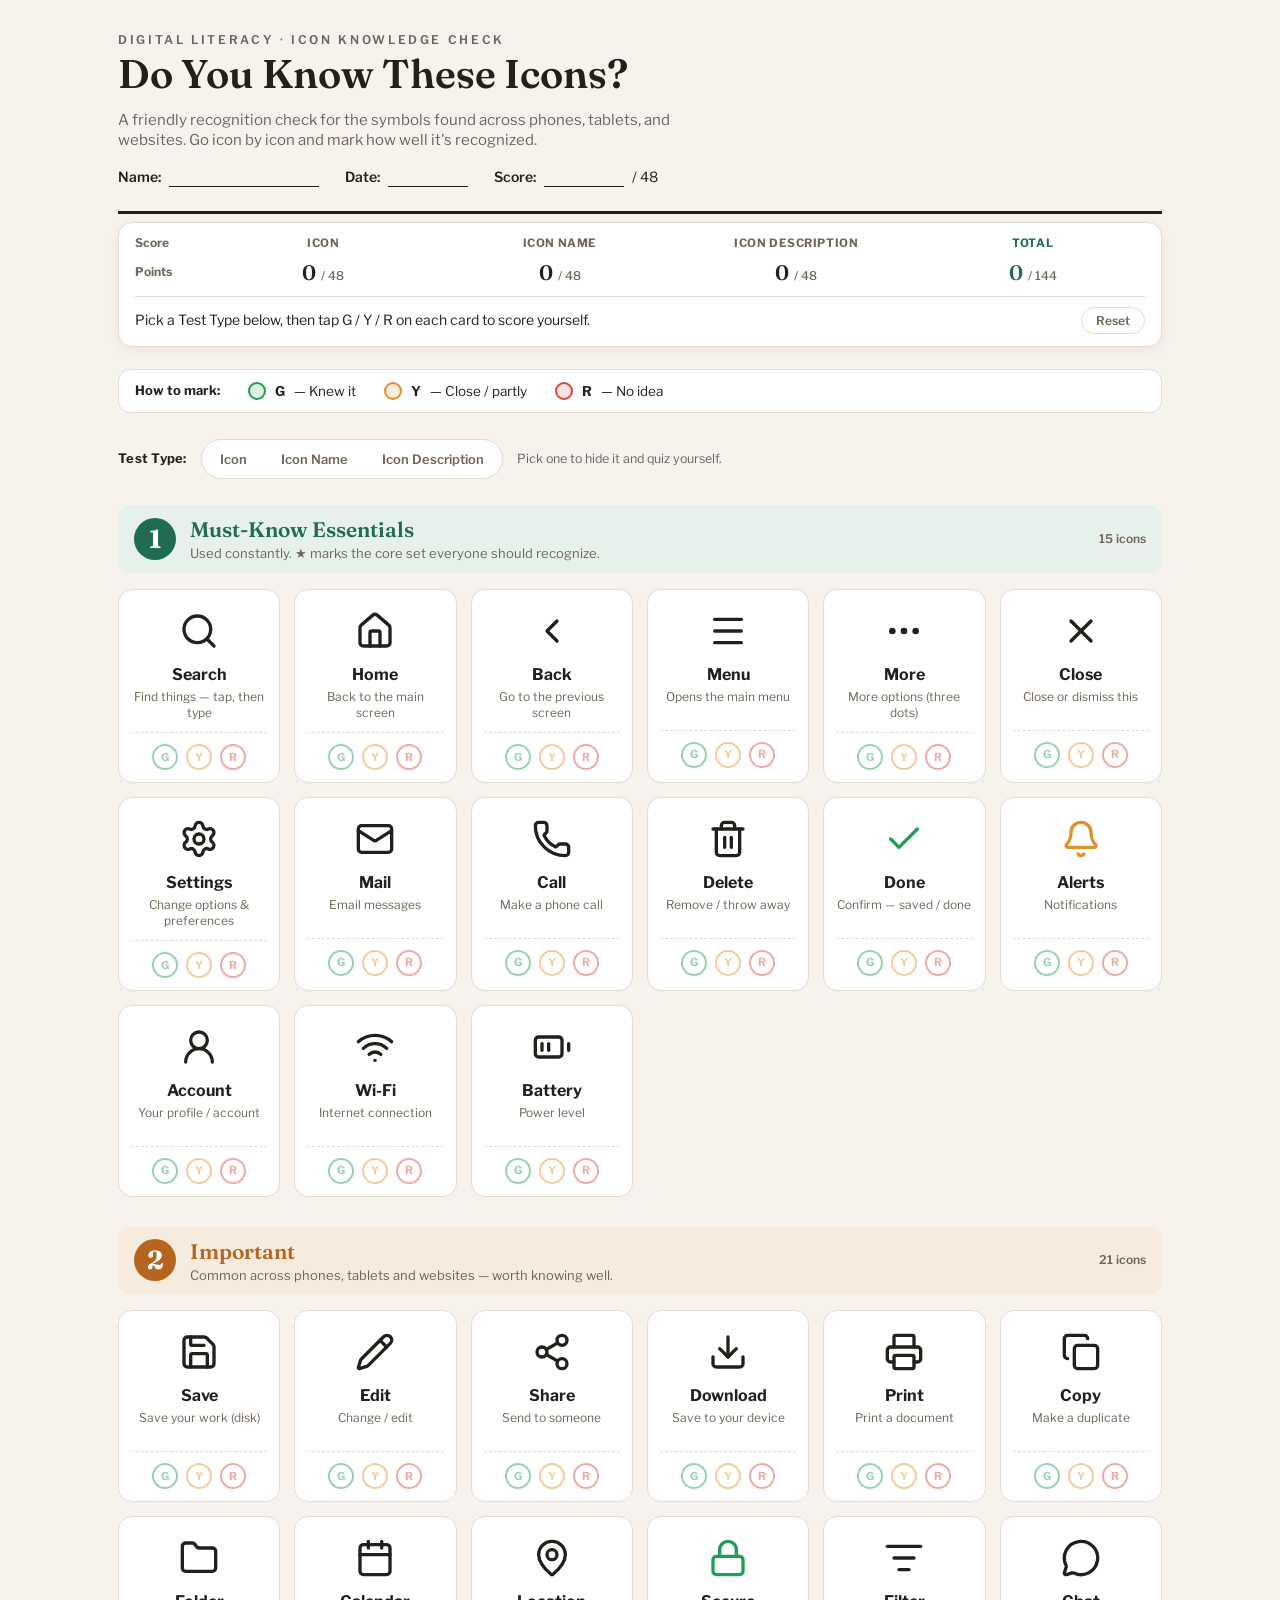
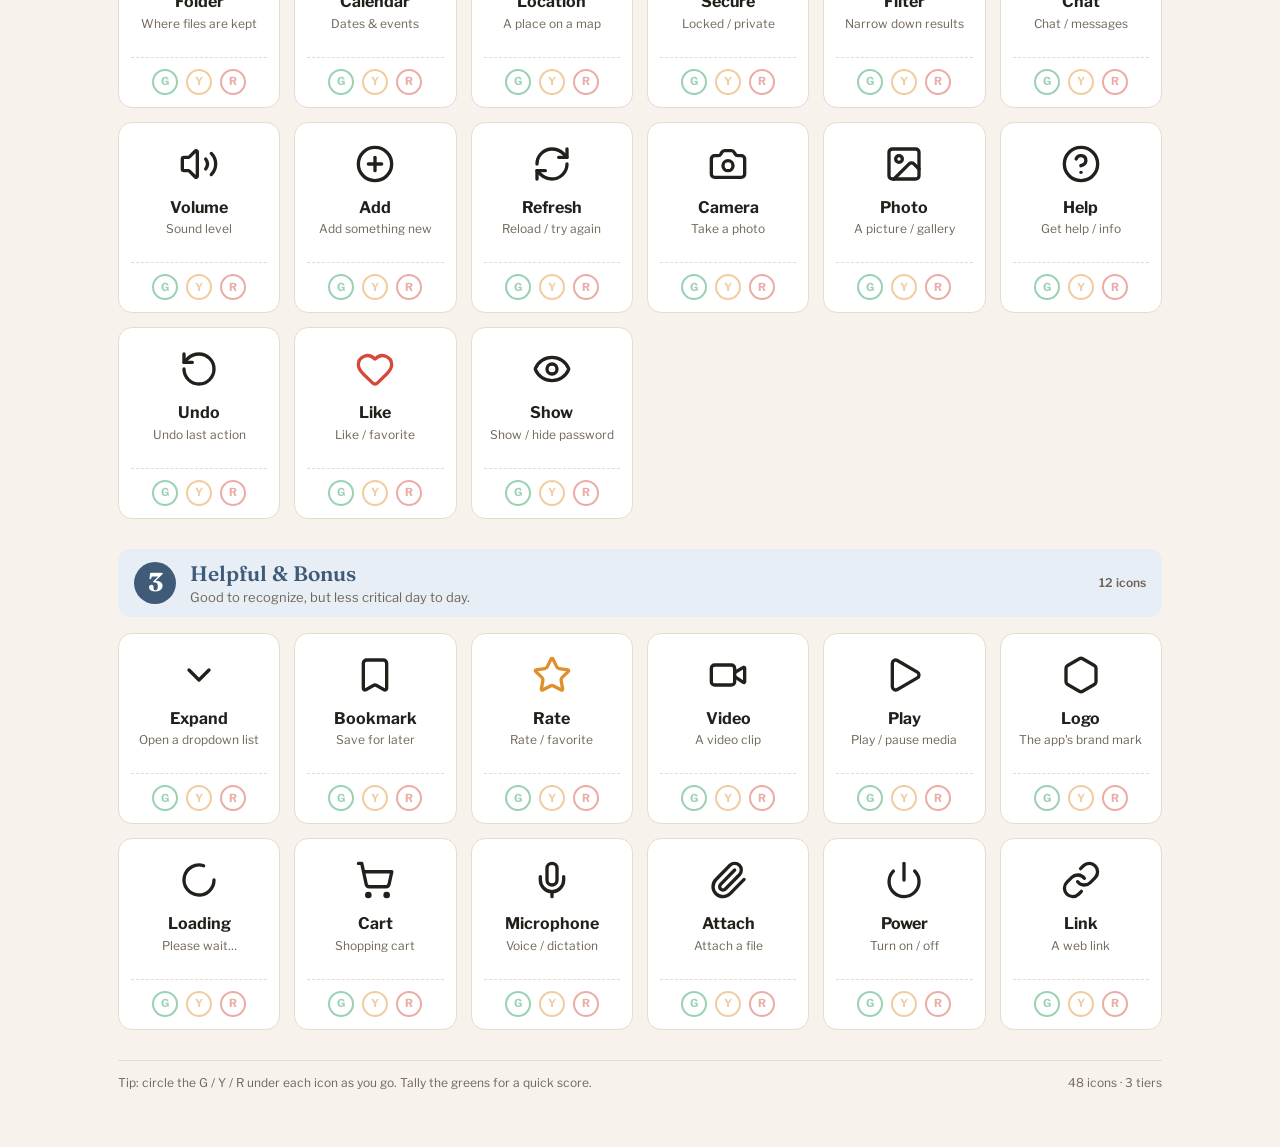
==== icons.html @ 29030b89 "Add self-scoring scoreboard with G/Y/R marks per test type - Clickable G/Y/R marks (green=1, yellow=" ====
<!doctype html>
<html lang="en">
  <head>
    <meta charset="utf-8" />
    <meta name="viewport" content="width=device-width, initial-scale=1" />
    <title>Icon Recognition Sheet</title>
    <link rel="preconnect" href="https://fonts.googleapis.com" />
    <link rel="preconnect" href="https://fonts.gstatic.com" crossorigin />
    <link
      href="https://fonts.googleapis.com/css2?family=Fraunces:opsz,wght@9..144,500;9..144,600;9..144,700&family=Libre+Franklin:wght@400;500;600;700&display=swap"
      rel="stylesheet"
    />
    <link rel="stylesheet" href="styles.css" />
  </head>
  <body>
    <div class="wrap">
      <header class="head">
        <div class="kicker">Digital Literacy · Icon Knowledge Check</div>
        <h1>Do You Know These Icons?</h1>
        <p class="sub">
          A friendly recognition check for the symbols found across phones,
          tablets, and websites. Go icon by icon and mark how well it's
          recognized.
        </p>
        <div class="meta">
          <div class="f"><b>Name:</b><span class="line"></span></div>
          <div class="f"><b>Date:</b><span class="line sm"></span></div>
          <div class="f">
            <b>Score:</b><span class="line sm"></span><span>/ 48</span>
          </div>
        </div>
      </header>

      <div class="scoreboard no-print" id="scoreboard">
        <div class="sb-grid">
          <span class="sb-cell sb-corner">Score</span>
          <span class="sb-cell sb-head" data-col="icon">Icon</span>
          <span class="sb-cell sb-head" data-col="name">Icon Name</span>
          <span class="sb-cell sb-head" data-col="desc">Icon Description</span>
          <span class="sb-cell sb-head sb-total-head">Total</span>

          <span class="sb-cell sb-rowlabel">Points</span>
          <span class="sb-cell sb-score" data-col="icon">0 <small>/ 48</small></span>
          <span class="sb-cell sb-score" data-col="name">0 <small>/ 48</small></span>
          <span class="sb-cell sb-score" data-col="desc">0 <small>/ 48</small></span>
          <span class="sb-cell sb-total">0 <small>/ 144</small></span>
        </div>
        <div class="sb-footer">
          <span class="sb-feedback" id="sb-feedback"
            >Pick a Test Type below, then tap G / Y / R on each card to score
            yourself.</span
          >
          <button type="button" class="sb-reset" id="sb-reset">Reset</button>
        </div>
      </div>

      <div class="legend">
        <span style="font-weight: 700; font-size: 13px">How to mark:</span>
        <span class="grp"
          ><span class="swatch g"></span> <b>G</b> — Knew it</span
        >
        <span class="grp"
          ><span class="swatch y"></span> <b>Y</b> — Close / partly</span
        >
        <span class="grp"
          ><span class="swatch r"></span> <b>R</b> — No idea</span
        >
      </div>

      <div class="testbar no-print">
        <span class="testbar-label">Test Type:</span>
        <div class="test-toggles">
          <button type="button" class="test-toggle" data-type="icon">
            Icon
          </button>
          <button type="button" class="test-toggle" data-type="name">
            Icon Name
          </button>
          <button type="button" class="test-toggle" data-type="desc">
            Icon Description
          </button>
        </div>
        <span class="testbar-hint">Pick one to hide it and quiz yourself.</span>
      </div>

      <section class="tier tier1">
        <div class="tier-head">
          <span class="tier-num">1</span>
          <div>
            <h2>Must-Know Essentials</h2>
            <p>
              Used constantly. ★ marks the core set everyone should recognize.
            </p>
          </div>
          <span class="tier-count">15 icons</span>
        </div>
        <div class="grid">
          <div class="card">
            <div class="card-top">
              <svg
                class="ic"
                width="40"
                height="40"
                xmlns="http://www.w3.org/2000/svg"
                viewBox="0 0 24 24"
                fill="none"
                stroke="currentColor"
                stroke-width="2"
                stroke-linecap="round"
                stroke-linejoin="round"
              >
                <path d="m21 21-4.34-4.34" />
                <circle cx="11" cy="11" r="8" />
              </svg>
            </div>
            <div class="label">Search</div>
            <div class="desc">Find things — tap, then type</div>
            <div class="marks">
              <span class="m g">G</span><span class="m y">Y</span
              ><span class="m r">R</span>
            </div>
          </div>
          <div class="card">
            <div class="card-top">
              <svg
                class="ic"
                width="40"
                height="40"
                xmlns="http://www.w3.org/2000/svg"
                viewBox="0 0 24 24"
                fill="none"
                stroke="currentColor"
                stroke-width="2"
                stroke-linecap="round"
                stroke-linejoin="round"
              >
                <path d="M15 21v-8a1 1 0 0 0-1-1h-4a1 1 0 0 0-1 1v8" />
                <path
                  d="M3 10a2 2 0 0 1 .709-1.528l7-6a2 2 0 0 1 2.582 0l7 6A2 2 0 0 1 21 10v9a2 2 0 0 1-2 2H5a2 2 0 0 1-2-2z"
                />
              </svg>
            </div>
            <div class="label">Home</div>
            <div class="desc">Back to the main screen</div>
            <div class="marks">
              <span class="m g">G</span><span class="m y">Y</span
              ><span class="m r">R</span>
            </div>
          </div>
          <div class="card">
            <div class="card-top">
              <svg
                class="ic"
                width="40"
                height="40"
                xmlns="http://www.w3.org/2000/svg"
                viewBox="0 0 24 24"
                fill="none"
                stroke="currentColor"
                stroke-width="2"
                stroke-linecap="round"
                stroke-linejoin="round"
              >
                <path d="m15 18-6-6 6-6" />
              </svg>
            </div>
            <div class="label">Back</div>
            <div class="desc">Go to the previous screen</div>
            <div class="marks">
              <span class="m g">G</span><span class="m y">Y</span
              ><span class="m r">R</span>
            </div>
          </div>
          <div class="card">
            <div class="card-top">
              <svg
                class="ic"
                width="40"
                height="40"
                xmlns="http://www.w3.org/2000/svg"
                viewBox="0 0 24 24"
                fill="none"
                stroke="currentColor"
                stroke-width="2"
                stroke-linecap="round"
                stroke-linejoin="round"
              >
                <path d="M4 5h16" />
                <path d="M4 12h16" />
                <path d="M4 19h16" />
              </svg>
            </div>
            <div class="label">Menu</div>
            <div class="desc">Opens the main menu</div>
            <div class="marks">
              <span class="m g">G</span><span class="m y">Y</span
              ><span class="m r">R</span>
            </div>
          </div>
          <div class="card">
            <div class="card-top">
              <svg
                class="ic"
                width="40"
                height="40"
                xmlns="http://www.w3.org/2000/svg"
                viewBox="0 0 24 24"
                fill="none"
                stroke="currentColor"
                stroke-width="2"
                stroke-linecap="round"
                stroke-linejoin="round"
              >
                <circle cx="12" cy="12" r="1" />
                <circle cx="19" cy="12" r="1" />
                <circle cx="5" cy="12" r="1" />
              </svg>
            </div>
            <div class="label">More</div>
            <div class="desc">More options (three dots)</div>
            <div class="marks">
              <span class="m g">G</span><span class="m y">Y</span
              ><span class="m r">R</span>
            </div>
          </div>
          <div class="card">
            <div class="card-top">
              <svg
                class="ic"
                width="40"
                height="40"
                xmlns="http://www.w3.org/2000/svg"
                viewBox="0 0 24 24"
                fill="none"
                stroke="currentColor"
                stroke-width="2"
                stroke-linecap="round"
                stroke-linejoin="round"
              >
                <path d="M18 6 6 18" />
                <path d="m6 6 12 12" />
              </svg>
            </div>
            <div class="label">Close</div>
            <div class="desc">Close or dismiss this</div>
            <div class="marks">
              <span class="m g">G</span><span class="m y">Y</span
              ><span class="m r">R</span>
            </div>
          </div>
          <div class="card">
            <div class="card-top">
              <svg
                class="ic"
                width="40"
                height="40"
                xmlns="http://www.w3.org/2000/svg"
                viewBox="0 0 24 24"
                fill="none"
                stroke="currentColor"
                stroke-width="2"
                stroke-linecap="round"
                stroke-linejoin="round"
              >
                <path
                  d="M9.671 4.136a2.34 2.34 0 0 1 4.659 0 2.34 2.34 0 0 0 3.319 1.915 2.34 2.34 0 0 1 2.33 4.033 2.34 2.34 0 0 0 0 3.831 2.34 2.34 0 0 1-2.33 4.033 2.34 2.34 0 0 0-3.319 1.915 2.34 2.34 0 0 1-4.659 0 2.34 2.34 0 0 0-3.32-1.915 2.34 2.34 0 0 1-2.33-4.033 2.34 2.34 0 0 0 0-3.831A2.34 2.34 0 0 1 6.35 6.051a2.34 2.34 0 0 0 3.319-1.915"
                />
                <circle cx="12" cy="12" r="3" />
              </svg>
            </div>
            <div class="label">Settings</div>
            <div class="desc">Change options &amp; preferences</div>
            <div class="marks">
              <span class="m g">G</span><span class="m y">Y</span
              ><span class="m r">R</span>
            </div>
          </div>
          <div class="card">
            <div class="card-top">
              <svg
                class="ic"
                width="40"
                height="40"
                xmlns="http://www.w3.org/2000/svg"
                viewBox="0 0 24 24"
                fill="none"
                stroke="currentColor"
                stroke-width="2"
                stroke-linecap="round"
                stroke-linejoin="round"
              >
                <path d="m22 7-8.991 5.727a2 2 0 0 1-2.009 0L2 7" />
                <rect x="2" y="4" width="20" height="16" rx="2" />
              </svg>
            </div>
            <div class="label">Mail</div>
            <div class="desc">Email messages</div>
            <div class="marks">
              <span class="m g">G</span><span class="m y">Y</span
              ><span class="m r">R</span>
            </div>
          </div>
          <div class="card">
            <div class="card-top">
              <svg
                class="ic"
                width="40"
                height="40"
                xmlns="http://www.w3.org/2000/svg"
                viewBox="0 0 24 24"
                fill="none"
                stroke="currentColor"
                stroke-width="2"
                stroke-linecap="round"
                stroke-linejoin="round"
              >
                <path
                  d="M13.832 16.568a1 1 0 0 0 1.213-.303l.355-.465A2 2 0 0 1 17 15h3a2 2 0 0 1 2 2v3a2 2 0 0 1-2 2A18 18 0 0 1 2 4a2 2 0 0 1 2-2h3a2 2 0 0 1 2 2v3a2 2 0 0 1-.8 1.6l-.468.351a1 1 0 0 0-.292 1.233 14 14 0 0 0 6.392 6.384"
                />
              </svg>
            </div>
            <div class="label">Call</div>
            <div class="desc">Make a phone call</div>
            <div class="marks">
              <span class="m g">G</span><span class="m y">Y</span
              ><span class="m r">R</span>
            </div>
          </div>
          <div class="card">
            <div class="card-top">
              <svg
                class="ic"
                width="40"
                height="40"
                xmlns="http://www.w3.org/2000/svg"
                viewBox="0 0 24 24"
                fill="none"
                stroke="currentColor"
                stroke-width="2"
                stroke-linecap="round"
                stroke-linejoin="round"
              >
                <path d="M10 11v6" />
                <path d="M14 11v6" />
                <path d="M19 6v14a2 2 0 0 1-2 2H7a2 2 0 0 1-2-2V6" />
                <path d="M3 6h18" />
                <path d="M8 6V4a2 2 0 0 1 2-2h4a2 2 0 0 1 2 2v2" />
              </svg>
            </div>
            <div class="label">Delete</div>
            <div class="desc">Remove / throw away</div>
            <div class="marks">
              <span class="m g">G</span><span class="m y">Y</span
              ><span class="m r">R</span>
            </div>
          </div>
          <div class="card">
            <div class="card-top">
              <svg
                class="ic green"
                width="40"
                height="40"
                xmlns="http://www.w3.org/2000/svg"
                viewBox="0 0 24 24"
                fill="none"
                stroke="currentColor"
                stroke-width="2"
                stroke-linecap="round"
                stroke-linejoin="round"
              >
                <path d="M20 6 9 17l-5-5" />
              </svg>
            </div>
            <div class="label">Done</div>
            <div class="desc">Confirm — saved / done</div>
            <div class="marks">
              <span class="m g">G</span><span class="m y">Y</span
              ><span class="m r">R</span>
            </div>
          </div>
          <div class="card">
            <div class="card-top">
              <svg
                class="ic amber"
                width="40"
                height="40"
                xmlns="http://www.w3.org/2000/svg"
                viewBox="0 0 24 24"
                fill="none"
                stroke="currentColor"
                stroke-width="2"
                stroke-linecap="round"
                stroke-linejoin="round"
              >
                <path d="M10.268 21a2 2 0 0 0 3.464 0" />
                <path
                  d="M3.262 15.326A1 1 0 0 0 4 17h16a1 1 0 0 0 .74-1.673C19.41 13.956 18 12.499 18 8A6 6 0 0 0 6 8c0 4.499-1.411 5.956-2.738 7.326"
                />
              </svg>
            </div>
            <div class="label">Alerts</div>
            <div class="desc">Notifications</div>
            <div class="marks">
              <span class="m g">G</span><span class="m y">Y</span
              ><span class="m r">R</span>
            </div>
          </div>
          <div class="card">
            <div class="card-top">
              <svg
                class="ic"
                width="40"
                height="40"
                xmlns="http://www.w3.org/2000/svg"
                viewBox="0 0 24 24"
                fill="none"
                stroke="currentColor"
                stroke-width="2"
                stroke-linecap="round"
                stroke-linejoin="round"
              >
                <circle cx="12" cy="8" r="5" />
                <path d="M20 21a8 8 0 0 0-16 0" />
              </svg>
            </div>
            <div class="label">Account</div>
            <div class="desc">Your profile / account</div>
            <div class="marks">
              <span class="m g">G</span><span class="m y">Y</span
              ><span class="m r">R</span>
            </div>
          </div>
          <div class="card">
            <div class="card-top">
              <svg
                class="ic"
                width="40"
                height="40"
                xmlns="http://www.w3.org/2000/svg"
                viewBox="0 0 24 24"
                fill="none"
                stroke="currentColor"
                stroke-width="2"
                stroke-linecap="round"
                stroke-linejoin="round"
              >
                <path d="M12 20h.01" />
                <path d="M2 8.82a15 15 0 0 1 20 0" />
                <path d="M5 12.859a10 10 0 0 1 14 0" />
                <path d="M8.5 16.429a5 5 0 0 1 7 0" />
              </svg>
            </div>
            <div class="label">Wi-Fi</div>
            <div class="desc">Internet connection</div>
            <div class="marks">
              <span class="m g">G</span><span class="m y">Y</span
              ><span class="m r">R</span>
            </div>
          </div>
          <div class="card">
            <div class="card-top">
              <svg
                class="ic"
                width="40"
                height="40"
                xmlns="http://www.w3.org/2000/svg"
                viewBox="0 0 24 24"
                fill="none"
                stroke="currentColor"
                stroke-width="2"
                stroke-linecap="round"
                stroke-linejoin="round"
              >
                <path d="M10 14v-4" />
                <path d="M22 14v-4" />
                <path d="M6 14v-4" />
                <rect x="2" y="6" width="16" height="12" rx="2" />
              </svg>
            </div>
            <div class="label">Battery</div>
            <div class="desc">Power level</div>
            <div class="marks">
              <span class="m g">G</span><span class="m y">Y</span
              ><span class="m r">R</span>
            </div>
          </div>
        </div>
      </section>
      <section class="tier tier2">
        <div class="tier-head">
          <span class="tier-num">2</span>
          <div>
            <h2>Important</h2>
            <p>
              Common across phones, tablets and websites — worth knowing well.
            </p>
          </div>
          <span class="tier-count">21 icons</span>
        </div>
        <div class="grid">
          <div class="card">
            <div class="card-top">
              <svg
                class="ic"
                width="40"
                height="40"
                xmlns="http://www.w3.org/2000/svg"
                viewBox="0 0 24 24"
                fill="none"
                stroke="currentColor"
                stroke-width="2"
                stroke-linecap="round"
                stroke-linejoin="round"
              >
                <path
                  d="M15.2 3a2 2 0 0 1 1.4.6l3.8 3.8a2 2 0 0 1 .6 1.4V19a2 2 0 0 1-2 2H5a2 2 0 0 1-2-2V5a2 2 0 0 1 2-2z"
                />
                <path d="M17 21v-7a1 1 0 0 0-1-1H8a1 1 0 0 0-1 1v7" />
                <path d="M7 3v4a1 1 0 0 0 1 1h7" />
              </svg>
            </div>
            <div class="label">Save</div>
            <div class="desc">Save your work (disk)</div>
            <div class="marks">
              <span class="m g">G</span><span class="m y">Y</span
              ><span class="m r">R</span>
            </div>
          </div>
          <div class="card">
            <div class="card-top">
              <svg
                class="ic"
                width="40"
                height="40"
                xmlns="http://www.w3.org/2000/svg"
                viewBox="0 0 24 24"
                fill="none"
                stroke="currentColor"
                stroke-width="2"
                stroke-linecap="round"
                stroke-linejoin="round"
              >
                <path
                  d="M21.174 6.812a1 1 0 0 0-3.986-3.987L3.842 16.174a2 2 0 0 0-.5.83l-1.321 4.352a.5.5 0 0 0 .623.622l4.353-1.32a2 2 0 0 0 .83-.497z"
                />
                <path d="m15 5 4 4" />
              </svg>
            </div>
            <div class="label">Edit</div>
            <div class="desc">Change / edit</div>
            <div class="marks">
              <span class="m g">G</span><span class="m y">Y</span
              ><span class="m r">R</span>
            </div>
          </div>
          <div class="card">
            <div class="card-top">
              <svg
                class="ic"
                width="40"
                height="40"
                xmlns="http://www.w3.org/2000/svg"
                viewBox="0 0 24 24"
                fill="none"
                stroke="currentColor"
                stroke-width="2"
                stroke-linecap="round"
                stroke-linejoin="round"
              >
                <circle cx="18" cy="5" r="3" />
                <circle cx="6" cy="12" r="3" />
                <circle cx="18" cy="19" r="3" />
                <line x1="8.59" x2="15.42" y1="13.51" y2="17.49" />
                <line x1="15.41" x2="8.59" y1="6.51" y2="10.49" />
              </svg>
            </div>
            <div class="label">Share</div>
            <div class="desc">Send to someone</div>
            <div class="marks">
              <span class="m g">G</span><span class="m y">Y</span
              ><span class="m r">R</span>
            </div>
          </div>
          <div class="card">
            <div class="card-top">
              <svg
                class="ic"
                width="40"
                height="40"
                xmlns="http://www.w3.org/2000/svg"
                viewBox="0 0 24 24"
                fill="none"
                stroke="currentColor"
                stroke-width="2"
                stroke-linecap="round"
                stroke-linejoin="round"
              >
                <path d="M12 15V3" />
                <path d="M21 15v4a2 2 0 0 1-2 2H5a2 2 0 0 1-2-2v-4" />
                <path d="m7 10 5 5 5-5" />
              </svg>
            </div>
            <div class="label">Download</div>
            <div class="desc">Save to your device</div>
            <div class="marks">
              <span class="m g">G</span><span class="m y">Y</span
              ><span class="m r">R</span>
            </div>
          </div>
          <div class="card">
            <div class="card-top">
              <svg
                class="ic"
                width="40"
                height="40"
                xmlns="http://www.w3.org/2000/svg"
                viewBox="0 0 24 24"
                fill="none"
                stroke="currentColor"
                stroke-width="2"
                stroke-linecap="round"
                stroke-linejoin="round"
              >
                <path
                  d="M6 18H4a2 2 0 0 1-2-2v-5a2 2 0 0 1 2-2h16a2 2 0 0 1 2 2v5a2 2 0 0 1-2 2h-2"
                />
                <path d="M6 9V3a1 1 0 0 1 1-1h10a1 1 0 0 1 1 1v6" />
                <rect x="6" y="14" width="12" height="8" rx="1" />
              </svg>
            </div>
            <div class="label">Print</div>
            <div class="desc">Print a document</div>
            <div class="marks">
              <span class="m g">G</span><span class="m y">Y</span
              ><span class="m r">R</span>
            </div>
          </div>
          <div class="card">
            <div class="card-top">
              <svg
                class="ic"
                width="40"
                height="40"
                xmlns="http://www.w3.org/2000/svg"
                viewBox="0 0 24 24"
                fill="none"
                stroke="currentColor"
                stroke-width="2"
                stroke-linecap="round"
                stroke-linejoin="round"
              >
                <rect width="14" height="14" x="8" y="8" rx="2" ry="2" />
                <path
                  d="M4 16c-1.1 0-2-.9-2-2V4c0-1.1.9-2 2-2h10c1.1 0 2 .9 2 2"
                />
              </svg>
            </div>
            <div class="label">Copy</div>
            <div class="desc">Make a duplicate</div>
            <div class="marks">
              <span class="m g">G</span><span class="m y">Y</span
              ><span class="m r">R</span>
            </div>
          </div>
          <div class="card">
            <div class="card-top">
              <svg
                class="ic"
                width="40"
                height="40"
                xmlns="http://www.w3.org/2000/svg"
                viewBox="0 0 24 24"
                fill="none"
                stroke="currentColor"
                stroke-width="2"
                stroke-linecap="round"
                stroke-linejoin="round"
              >
                <path
                  d="M20 20a2 2 0 0 0 2-2V8a2 2 0 0 0-2-2h-7.9a2 2 0 0 1-1.69-.9L9.6 3.9A2 2 0 0 0 7.93 3H4a2 2 0 0 0-2 2v13a2 2 0 0 0 2 2Z"
                />
              </svg>
            </div>
            <div class="label">Folder</div>
            <div class="desc">Where files are kept</div>
            <div class="marks">
              <span class="m g">G</span><span class="m y">Y</span
              ><span class="m r">R</span>
            </div>
          </div>
          <div class="card">
            <div class="card-top">
              <svg
                class="ic"
                width="40"
                height="40"
                xmlns="http://www.w3.org/2000/svg"
                viewBox="0 0 24 24"
                fill="none"
                stroke="currentColor"
                stroke-width="2"
                stroke-linecap="round"
                stroke-linejoin="round"
              >
                <path d="M8 2v4" />
                <path d="M16 2v4" />
                <rect width="18" height="18" x="3" y="4" rx="2" />
                <path d="M3 10h18" />
              </svg>
            </div>
            <div class="label">Calendar</div>
            <div class="desc">Dates &amp; events</div>
            <div class="marks">
              <span class="m g">G</span><span class="m y">Y</span
              ><span class="m r">R</span>
            </div>
          </div>
          <div class="card">
            <div class="card-top">
              <svg
                class="ic"
                width="40"
                height="40"
                xmlns="http://www.w3.org/2000/svg"
                viewBox="0 0 24 24"
                fill="none"
                stroke="currentColor"
                stroke-width="2"
                stroke-linecap="round"
                stroke-linejoin="round"
              >
                <path
                  d="M20 10c0 4.993-5.539 10.193-7.399 11.799a1 1 0 0 1-1.202 0C9.539 20.193 4 14.993 4 10a8 8 0 0 1 16 0"
                />
                <circle cx="12" cy="10" r="3" />
              </svg>
            </div>
            <div class="label">Location</div>
            <div class="desc">A place on a map</div>
            <div class="marks">
              <span class="m g">G</span><span class="m y">Y</span
              ><span class="m r">R</span>
            </div>
          </div>
          <div class="card">
            <div class="card-top">
              <svg
                class="ic green"
                width="40"
                height="40"
                xmlns="http://www.w3.org/2000/svg"
                viewBox="0 0 24 24"
                fill="none"
                stroke="currentColor"
                stroke-width="2"
                stroke-linecap="round"
                stroke-linejoin="round"
              >
                <rect width="18" height="11" x="3" y="11" rx="2" ry="2" />
                <path d="M7 11V7a5 5 0 0 1 10 0v4" />
              </svg>
            </div>
            <div class="label">Secure</div>
            <div class="desc">Locked / private</div>
            <div class="marks">
              <span class="m g">G</span><span class="m y">Y</span
              ><span class="m r">R</span>
            </div>
          </div>
          <div class="card">
            <div class="card-top">
              <svg
                class="ic"
                width="40"
                height="40"
                xmlns="http://www.w3.org/2000/svg"
                viewBox="0 0 24 24"
                fill="none"
                stroke="currentColor"
                stroke-width="2"
                stroke-linecap="round"
                stroke-linejoin="round"
              >
                <path d="M2 5h20" />
                <path d="M6 12h12" />
                <path d="M9 19h6" />
              </svg>
            </div>
            <div class="label">Filter</div>
            <div class="desc">Narrow down results</div>
            <div class="marks">
              <span class="m g">G</span><span class="m y">Y</span
              ><span class="m r">R</span>
            </div>
          </div>
          <div class="card">
            <div class="card-top">
              <svg
                class="ic"
                width="40"
                height="40"
                xmlns="http://www.w3.org/2000/svg"
                viewBox="0 0 24 24"
                fill="none"
                stroke="currentColor"
                stroke-width="2"
                stroke-linecap="round"
                stroke-linejoin="round"
              >
                <path
                  d="M2.992 16.342a2 2 0 0 1 .094 1.167l-1.065 3.29a1 1 0 0 0 1.236 1.168l3.413-.998a2 2 0 0 1 1.099.092 10 10 0 1 0-4.777-4.719"
                />
              </svg>
            </div>
            <div class="label">Chat</div>
            <div class="desc">Chat / messages</div>
            <div class="marks">
              <span class="m g">G</span><span class="m y">Y</span
              ><span class="m r">R</span>
            </div>
          </div>
          <div class="card">
            <div class="card-top">
              <svg
                class="ic"
                width="40"
                height="40"
                xmlns="http://www.w3.org/2000/svg"
                viewBox="0 0 24 24"
                fill="none"
                stroke="currentColor"
                stroke-width="2"
                stroke-linecap="round"
                stroke-linejoin="round"
              >
                <path
                  d="M11 4.702a.705.705 0 0 0-1.203-.498L6.413 7.587A1.4 1.4 0 0 1 5.416 8H3a1 1 0 0 0-1 1v6a1 1 0 0 0 1 1h2.416a1.4 1.4 0 0 1 .997.413l3.383 3.384A.705.705 0 0 0 11 19.298z"
                />
                <path d="M16 9a5 5 0 0 1 0 6" />
                <path d="M19.364 18.364a9 9 0 0 0 0-12.728" />
              </svg>
            </div>
            <div class="label">Volume</div>
            <div class="desc">Sound level</div>
            <div class="marks">
              <span class="m g">G</span><span class="m y">Y</span
              ><span class="m r">R</span>
            </div>
          </div>
          <div class="card">
            <div class="card-top">
              <svg
                class="ic"
                width="40"
                height="40"
                xmlns="http://www.w3.org/2000/svg"
                viewBox="0 0 24 24"
                fill="none"
                stroke="currentColor"
                stroke-width="2"
                stroke-linecap="round"
                stroke-linejoin="round"
              >
                <circle cx="12" cy="12" r="10" />
                <path d="M8 12h8" />
                <path d="M12 8v8" />
              </svg>
            </div>
            <div class="label">Add</div>
            <div class="desc">Add something new</div>
            <div class="marks">
              <span class="m g">G</span><span class="m y">Y</span
              ><span class="m r">R</span>
            </div>
          </div>
          <div class="card">
            <div class="card-top">
              <svg
                class="ic"
                width="40"
                height="40"
                xmlns="http://www.w3.org/2000/svg"
                viewBox="0 0 24 24"
                fill="none"
                stroke="currentColor"
                stroke-width="2"
                stroke-linecap="round"
                stroke-linejoin="round"
              >
                <path d="M3 12a9 9 0 0 1 9-9 9.75 9.75 0 0 1 6.74 2.74L21 8" />
                <path d="M21 3v5h-5" />
                <path d="M21 12a9 9 0 0 1-9 9 9.75 9.75 0 0 1-6.74-2.74L3 16" />
                <path d="M8 16H3v5" />
              </svg>
            </div>
            <div class="label">Refresh</div>
            <div class="desc">Reload / try again</div>
            <div class="marks">
              <span class="m g">G</span><span class="m y">Y</span
              ><span class="m r">R</span>
            </div>
          </div>
          <div class="card">
            <div class="card-top">
              <svg
                class="ic"
                width="40"
                height="40"
                xmlns="http://www.w3.org/2000/svg"
                viewBox="0 0 24 24"
                fill="none"
                stroke="currentColor"
                stroke-width="2"
                stroke-linecap="round"
                stroke-linejoin="round"
              >
                <path
                  d="M13.997 4a2 2 0 0 1 1.76 1.05l.486.9A2 2 0 0 0 18.003 7H20a2 2 0 0 1 2 2v9a2 2 0 0 1-2 2H4a2 2 0 0 1-2-2V9a2 2 0 0 1 2-2h1.997a2 2 0 0 0 1.759-1.048l.489-.904A2 2 0 0 1 10.004 4z"
                />
                <circle cx="12" cy="13" r="3" />
              </svg>
            </div>
            <div class="label">Camera</div>
            <div class="desc">Take a photo</div>
            <div class="marks">
              <span class="m g">G</span><span class="m y">Y</span
              ><span class="m r">R</span>
            </div>
          </div>
          <div class="card">
            <div class="card-top">
              <svg
                class="ic"
                width="40"
                height="40"
                xmlns="http://www.w3.org/2000/svg"
                viewBox="0 0 24 24"
                fill="none"
                stroke="currentColor"
                stroke-width="2"
                stroke-linecap="round"
                stroke-linejoin="round"
              >
                <rect width="18" height="18" x="3" y="3" rx="2" ry="2" />
                <circle cx="9" cy="9" r="2" />
                <path d="m21 15-3.086-3.086a2 2 0 0 0-2.828 0L6 21" />
              </svg>
            </div>
            <div class="label">Photo</div>
            <div class="desc">A picture / gallery</div>
            <div class="marks">
              <span class="m g">G</span><span class="m y">Y</span
              ><span class="m r">R</span>
            </div>
          </div>
          <div class="card">
            <div class="card-top">
              <svg
                class="ic"
                width="40"
                height="40"
                xmlns="http://www.w3.org/2000/svg"
                viewBox="0 0 24 24"
                fill="none"
                stroke="currentColor"
                stroke-width="2"
                stroke-linecap="round"
                stroke-linejoin="round"
              >
                <circle cx="12" cy="12" r="10" />
                <path d="M9.09 9a3 3 0 0 1 5.83 1c0 2-3 3-3 3" />
                <path d="M12 17h.01" />
              </svg>
            </div>
            <div class="label">Help</div>
            <div class="desc">Get help / info</div>
            <div class="marks">
              <span class="m g">G</span><span class="m y">Y</span
              ><span class="m r">R</span>
            </div>
          </div>
          <div class="card">
            <div class="card-top">
              <svg
                class="ic"
                width="40"
                height="40"
                xmlns="http://www.w3.org/2000/svg"
                viewBox="0 0 24 24"
                fill="none"
                stroke="currentColor"
                stroke-width="2"
                stroke-linecap="round"
                stroke-linejoin="round"
              >
                <path d="M3 12a9 9 0 1 0 9-9 9.75 9.75 0 0 0-6.74 2.74L3 8" />
                <path d="M3 3v5h5" />
              </svg>
            </div>
            <div class="label">Undo</div>
            <div class="desc">Undo last action</div>
            <div class="marks">
              <span class="m g">G</span><span class="m y">Y</span
              ><span class="m r">R</span>
            </div>
          </div>
          <div class="card">
            <div class="card-top">
              <svg
                class="ic red"
                width="40"
                height="40"
                xmlns="http://www.w3.org/2000/svg"
                viewBox="0 0 24 24"
                fill="none"
                stroke="currentColor"
                stroke-width="2"
                stroke-linecap="round"
                stroke-linejoin="round"
              >
                <path
                  d="M2 9.5a5.5 5.5 0 0 1 9.591-3.676.56.56 0 0 0 .818 0A5.49 5.49 0 0 1 22 9.5c0 2.29-1.5 4-3 5.5l-5.492 5.313a2 2 0 0 1-3 .019L5 15c-1.5-1.5-3-3.2-3-5.5"
                />
              </svg>
            </div>
            <div class="label">Like</div>
            <div class="desc">Like / favorite</div>
            <div class="marks">
              <span class="m g">G</span><span class="m y">Y</span
              ><span class="m r">R</span>
            </div>
          </div>
          <div class="card">
            <div class="card-top">
              <svg
                class="ic"
                width="40"
                height="40"
                xmlns="http://www.w3.org/2000/svg"
                viewBox="0 0 24 24"
                fill="none"
                stroke="currentColor"
                stroke-width="2"
                stroke-linecap="round"
                stroke-linejoin="round"
              >
                <path
                  d="M2.062 12.348a1 1 0 0 1 0-.696 10.75 10.75 0 0 1 19.876 0 1 1 0 0 1 0 .696 10.75 10.75 0 0 1-19.876 0"
                />
                <circle cx="12" cy="12" r="3" />
              </svg>
            </div>
            <div class="label">Show</div>
            <div class="desc">Show / hide password</div>
            <div class="marks">
              <span class="m g">G</span><span class="m y">Y</span
              ><span class="m r">R</span>
            </div>
          </div>
        </div>
      </section>
      <section class="tier tier3">
        <div class="tier-head">
          <span class="tier-num">3</span>
          <div>
            <h2>Helpful &amp; Bonus</h2>
            <p>Good to recognize, but less critical day to day.</p>
          </div>
          <span class="tier-count">12 icons</span>
        </div>
        <div class="grid">
          <div class="card">
            <div class="card-top">
              <svg
                class="ic"
                width="40"
                height="40"
                xmlns="http://www.w3.org/2000/svg"
                viewBox="0 0 24 24"
                fill="none"
                stroke="currentColor"
                stroke-width="2"
                stroke-linecap="round"
                stroke-linejoin="round"
              >
                <path d="m6 9 6 6 6-6" />
              </svg>
            </div>
            <div class="label">Expand</div>
            <div class="desc">Open a dropdown list</div>
            <div class="marks">
              <span class="m g">G</span><span class="m y">Y</span
              ><span class="m r">R</span>
            </div>
          </div>
          <div class="card">
            <div class="card-top">
              <svg
                class="ic"
                width="40"
                height="40"
                xmlns="http://www.w3.org/2000/svg"
                viewBox="0 0 24 24"
                fill="none"
                stroke="currentColor"
                stroke-width="2"
                stroke-linecap="round"
                stroke-linejoin="round"
              >
                <path
                  d="M17 3a2 2 0 0 1 2 2v15a1 1 0 0 1-1.496.868l-4.512-2.578a2 2 0 0 0-1.984 0l-4.512 2.578A1 1 0 0 1 5 20V5a2 2 0 0 1 2-2z"
                />
              </svg>
            </div>
            <div class="label">Bookmark</div>
            <div class="desc">Save for later</div>
            <div class="marks">
              <span class="m g">G</span><span class="m y">Y</span
              ><span class="m r">R</span>
            </div>
          </div>
          <div class="card">
            <div class="card-top">
              <svg
                class="ic amber"
                width="40"
                height="40"
                xmlns="http://www.w3.org/2000/svg"
                viewBox="0 0 24 24"
                fill="none"
                stroke="currentColor"
                stroke-width="2"
                stroke-linecap="round"
                stroke-linejoin="round"
              >
                <path
                  d="M11.525 2.295a.53.53 0 0 1 .95 0l2.31 4.679a2.123 2.123 0 0 0 1.595 1.16l5.166.756a.53.53 0 0 1 .294.904l-3.736 3.638a2.123 2.123 0 0 0-.611 1.878l.882 5.14a.53.53 0 0 1-.771.56l-4.618-2.428a2.122 2.122 0 0 0-1.973 0L6.396 21.01a.53.53 0 0 1-.77-.56l.881-5.139a2.122 2.122 0 0 0-.611-1.879L2.16 9.795a.53.53 0 0 1 .294-.906l5.165-.755a2.122 2.122 0 0 0 1.597-1.16z"
                />
              </svg>
            </div>
            <div class="label">Rate</div>
            <div class="desc">Rate / favorite</div>
            <div class="marks">
              <span class="m g">G</span><span class="m y">Y</span
              ><span class="m r">R</span>
            </div>
          </div>
          <div class="card">
            <div class="card-top">
              <svg
                class="ic"
                width="40"
                height="40"
                xmlns="http://www.w3.org/2000/svg"
                viewBox="0 0 24 24"
                fill="none"
                stroke="currentColor"
                stroke-width="2"
                stroke-linecap="round"
                stroke-linejoin="round"
              >
                <path
                  d="m16 13 5.223 3.482a.5.5 0 0 0 .777-.416V7.87a.5.5 0 0 0-.752-.432L16 10.5"
                />
                <rect x="2" y="6" width="14" height="12" rx="2" />
              </svg>
            </div>
            <div class="label">Video</div>
            <div class="desc">A video clip</div>
            <div class="marks">
              <span class="m g">G</span><span class="m y">Y</span
              ><span class="m r">R</span>
            </div>
          </div>
          <div class="card">
            <div class="card-top">
              <svg
                class="ic"
                width="40"
                height="40"
                xmlns="http://www.w3.org/2000/svg"
                viewBox="0 0 24 24"
                fill="none"
                stroke="currentColor"
                stroke-width="2"
                stroke-linecap="round"
                stroke-linejoin="round"
              >
                <path
                  d="M5 5a2 2 0 0 1 3.008-1.728l11.997 6.998a2 2 0 0 1 .003 3.458l-12 7A2 2 0 0 1 5 19z"
                />
              </svg>
            </div>
            <div class="label">Play</div>
            <div class="desc">Play / pause media</div>
            <div class="marks">
              <span class="m g">G</span><span class="m y">Y</span
              ><span class="m r">R</span>
            </div>
          </div>
          <div class="card">
            <div class="card-top">
              <svg
                class="ic"
                width="40"
                height="40"
                xmlns="http://www.w3.org/2000/svg"
                viewBox="0 0 24 24"
                fill="none"
                stroke="currentColor"
                stroke-width="2"
                stroke-linecap="round"
                stroke-linejoin="round"
              >
                <path
                  d="M21 16V8a2 2 0 0 0-1-1.73l-7-4a2 2 0 0 0-2 0l-7 4A2 2 0 0 0 3 8v8a2 2 0 0 0 1 1.73l7 4a2 2 0 0 0 2 0l7-4A2 2 0 0 0 21 16z"
                />
              </svg>
            </div>
            <div class="label">Logo</div>
            <div class="desc">The app&#x27;s brand mark</div>
            <div class="marks">
              <span class="m g">G</span><span class="m y">Y</span
              ><span class="m r">R</span>
            </div>
          </div>
          <div class="card">
            <div class="card-top">
              <svg
                class="ic"
                width="40"
                height="40"
                xmlns="http://www.w3.org/2000/svg"
                viewBox="0 0 24 24"
                fill="none"
                stroke="currentColor"
                stroke-width="2"
                stroke-linecap="round"
                stroke-linejoin="round"
              >
                <path d="M21 12a9 9 0 1 1-6.219-8.56" />
              </svg>
            </div>
            <div class="label">Loading</div>
            <div class="desc">Please wait…</div>
            <div class="marks">
              <span class="m g">G</span><span class="m y">Y</span
              ><span class="m r">R</span>
            </div>
          </div>
          <div class="card">
            <div class="card-top">
              <svg
                class="ic"
                width="40"
                height="40"
                xmlns="http://www.w3.org/2000/svg"
                viewBox="0 0 24 24"
                fill="none"
                stroke="currentColor"
                stroke-width="2"
                stroke-linecap="round"
                stroke-linejoin="round"
              >
                <circle cx="8" cy="21" r="1" />
                <circle cx="19" cy="21" r="1" />
                <path
                  d="M2.05 2.05h2l2.66 12.42a2 2 0 0 0 2 1.58h9.78a2 2 0 0 0 1.95-1.57l1.65-7.43H5.12"
                />
              </svg>
            </div>
            <div class="label">Cart</div>
            <div class="desc">Shopping cart</div>
            <div class="marks">
              <span class="m g">G</span><span class="m y">Y</span
              ><span class="m r">R</span>
            </div>
          </div>
          <div class="card">
            <div class="card-top">
              <svg
                class="ic"
                width="40"
                height="40"
                xmlns="http://www.w3.org/2000/svg"
                viewBox="0 0 24 24"
                fill="none"
                stroke="currentColor"
                stroke-width="2"
                stroke-linecap="round"
                stroke-linejoin="round"
              >
                <path d="M12 19v3" />
                <path d="M19 10v2a7 7 0 0 1-14 0v-2" />
                <rect x="9" y="2" width="6" height="13" rx="3" />
              </svg>
            </div>
            <div class="label">Microphone</div>
            <div class="desc">Voice / dictation</div>
            <div class="marks">
              <span class="m g">G</span><span class="m y">Y</span
              ><span class="m r">R</span>
            </div>
          </div>
          <div class="card">
            <div class="card-top">
              <svg
                class="ic"
                width="40"
                height="40"
                xmlns="http://www.w3.org/2000/svg"
                viewBox="0 0 24 24"
                fill="none"
                stroke="currentColor"
                stroke-width="2"
                stroke-linecap="round"
                stroke-linejoin="round"
              >
                <path
                  d="m16 6-8.414 8.586a2 2 0 0 0 2.829 2.829l8.414-8.586a4 4 0 1 0-5.657-5.657l-8.379 8.551a6 6 0 1 0 8.485 8.485l8.379-8.551"
                />
              </svg>
            </div>
            <div class="label">Attach</div>
            <div class="desc">Attach a file</div>
            <div class="marks">
              <span class="m g">G</span><span class="m y">Y</span
              ><span class="m r">R</span>
            </div>
          </div>
          <div class="card">
            <div class="card-top">
              <svg
                class="ic"
                width="40"
                height="40"
                xmlns="http://www.w3.org/2000/svg"
                viewBox="0 0 24 24"
                fill="none"
                stroke="currentColor"
                stroke-width="2"
                stroke-linecap="round"
                stroke-linejoin="round"
              >
                <path d="M12 2v10" />
                <path d="M18.4 6.6a9 9 0 1 1-12.77.04" />
              </svg>
            </div>
            <div class="label">Power</div>
            <div class="desc">Turn on / off</div>
            <div class="marks">
              <span class="m g">G</span><span class="m y">Y</span
              ><span class="m r">R</span>
            </div>
          </div>
          <div class="card">
            <div class="card-top">
              <svg
                class="ic"
                width="40"
                height="40"
                xmlns="http://www.w3.org/2000/svg"
                viewBox="0 0 24 24"
                fill="none"
                stroke="currentColor"
                stroke-width="2"
                stroke-linecap="round"
                stroke-linejoin="round"
              >
                <path
                  d="M10 13a5 5 0 0 0 7.54.54l3-3a5 5 0 0 0-7.07-7.07l-1.72 1.71"
                />
                <path
                  d="M14 11a5 5 0 0 0-7.54-.54l-3 3a5 5 0 0 0 7.07 7.07l1.71-1.71"
                />
              </svg>
            </div>
            <div class="label">Link</div>
            <div class="desc">A web link</div>
            <div class="marks">
              <span class="m g">G</span><span class="m y">Y</span
              ><span class="m r">R</span>
            </div>
          </div>
        </div>
      </section>

      <footer>
        <span
          >Tip: circle the G / Y / R under each icon as you go. Tally the greens
          for a quick score.</span
        >
        <span>48 icons · 3 tiers</span>
      </footer>
    </div>
    <script src="scripts.js"></script>
  </body>
</html>
---- styles.css ----
:root {
  --ink: #23201b;
  --muted: #6f6557;
  --paper: #f7f3ec;
  --card: #ffffff;
  --line: #e3dccf;
  --t1: #1f6b54;
  --t1bg: #e6f1ec;
  --t2: #b5651d;
  --t2bg: #f6ebdd;
  --t3: #3f5b78;
  --t3bg: #e8eef5;
  --green: #1f9d57;
  --amber: #e0902b;
  --red: #d6483b;
}
* {
  box-sizing: border-box;
}
html,
body {
  margin: 0;
}
body {
  font-family: "Libre Franklin", system-ui, sans-serif;
  color: var(--ink);
  background: var(--paper);
  -webkit-print-color-adjust: exact;
  print-color-adjust: exact;
  line-height: 1.35;
}
.wrap {
  max-width: 1100px;
  margin: 0 auto;
  padding: 32px 28px 56px;
}

header.head {
  border-bottom: 3px solid var(--ink);
  padding-bottom: 18px;
  margin-bottom: 8px;
}
.kicker {
  font-size: 12px;
  letter-spacing: 0.22em;
  text-transform: uppercase;
  color: var(--muted);
  font-weight: 600;
}
h1 {
  font-family: "Fraunces", Georgia, serif;
  font-weight: 600;
  font-size: 40px;
  line-height: 1.02;
  margin: 6px 0 4px;
}
.sub {
  color: var(--muted);
  font-size: 15px;
  max-width: 62ch;
}

.meta {
  display: flex;
  flex-wrap: wrap;
  gap: 10px 26px;
  margin: 18px 0 6px;
  font-size: 14px;
}
.meta .f {
  display: flex;
  align-items: flex-end;
  gap: 8px;
}
.meta .f b {
  font-weight: 600;
}
.meta .line {
  display: inline-block;
  min-width: 150px;
  border-bottom: 1.5px solid var(--ink);
  height: 1.1em;
}
.meta .line.sm {
  min-width: 80px;
}

.legend {
  display: flex;
  flex-wrap: wrap;
  gap: 18px 28px;
  align-items: center;
  background: #fff;
  border: 1px solid var(--line);
  border-radius: 12px;
  padding: 12px 16px;
  margin: 16px 0 26px;
}
.legend .grp {
  display: flex;
  align-items: center;
  gap: 9px;
  font-size: 13.5px;
}
.swatch {
  width: 18px;
  height: 18px;
  border-radius: 50%;
  border: 2px solid;
}
.swatch.g {
  border-color: var(--green);
  background: rgba(31, 157, 87, 0.16);
}
.swatch.y {
  border-color: var(--amber);
  background: rgba(224, 144, 43, 0.18);
}
.swatch.r {
  border-color: var(--red);
  background: rgba(214, 72, 59, 0.15);
}
.tier {
  margin-bottom: 30px;
  break-inside: avoid;
}
.tier-head {
  display: flex;
  align-items: center;
  gap: 14px;
  padding: 10px 16px;
  border-radius: 12px;
  margin-bottom: 16px;
}
.tier1 .tier-head {
  background: var(--t1bg);
}
.tier2 .tier-head {
  background: var(--t2bg);
}
.tier3 .tier-head {
  background: var(--t3bg);
}
.tier-num {
  font-family: "Fraunces", serif;
  font-weight: 700;
  font-size: 26px;
  width: 42px;
  height: 42px;
  display: flex;
  align-items: center;
  justify-content: center;
  border-radius: 50%;
  color: #fff;
}
.tier1 .tier-num {
  background: var(--t1);
}
.tier2 .tier-num {
  background: var(--t2);
}
.tier3 .tier-num {
  background: var(--t3);
}
.tier-head h2 {
  font-family: "Fraunces", serif;
  font-weight: 600;
  font-size: 21px;
  margin: 0;
}
.tier1 .tier-head h2 {
  color: var(--t1);
}
.tier2 .tier-head h2 {
  color: var(--t2);
}
.tier3 .tier-head h2 {
  color: var(--t3);
}
.tier-head p {
  margin: 2px 0 0;
  font-size: 13px;
  color: var(--muted);
}
.tier-count {
  margin-left: auto;
  font-size: 12px;
  font-weight: 600;
  color: var(--muted);
  white-space: nowrap;
}

.grid {
  display: grid;
  grid-template-columns: repeat(auto-fill, minmax(155px, 1fr));
  gap: 14px;
}
.card {
  background: var(--card);
  border: 1px solid var(--line);
  border-radius: 14px;
  padding: 14px 12px 12px;
  display: flex;
  flex-direction: column;
  align-items: center;
  text-align: center;
  position: relative;
  break-inside: avoid;
}
.card-top {
  height: 46px;
  display: flex;
  align-items: center;
  justify-content: center;
  margin-top: 4px;
}
.ic {
  width: 40px;
  height: 40px;
  stroke-width: 2;
  color: var(--ink);
}
.ic.red {
  color: var(--red);
}
.ic.green {
  color: var(--green);
}
.ic.amber {
  color: var(--amber);
}
.label {
  font-weight: 700;
  font-size: 16px;
  margin-top: 10px;
}
.desc {
  font-size: 12px;
  color: var(--muted);
  margin-top: 3px;
  min-height: 30px;
}
.marks {
  display: flex;
  gap: 8px;
  margin-top: 11px;
  padding-top: 11px;
  border-top: 1px dashed var(--line);
  width: 100%;
  justify-content: center;
}
.m {
  width: 26px;
  height: 26px;
  border-radius: 50%;
  border: 2px solid;
  display: flex;
  align-items: center;
  justify-content: center;
  font-size: 11px;
  font-weight: 700;
}
.m.g {
  border-color: var(--green);
  color: var(--green);
}
.m.y {
  border-color: var(--amber);
  color: var(--amber);
}
.m.r {
  border-color: var(--red);
  color: var(--red);
}

footer {
  margin-top: 30px;
  padding-top: 14px;
  border-top: 1px solid var(--line);
  font-size: 12px;
  color: var(--muted);
  display: flex;
  justify-content: space-between;
  flex-wrap: wrap;
  gap: 8px;
}

@media print {
  @page {
    margin: 12mm;
  }
  body {
    background: #fff;
  }
  .wrap {
    padding: 0;
    max-width: none;
  }
  .grid {
    grid-template-columns: repeat(4, 1fr);
    gap: 9px;
  }
  .card {
    padding: 9px 7px;
  }
  .legend {
    margin: 10px 0 16px;
  }
  .tier {
    margin-bottom: 16px;
  }
  h1 {
    font-size: 32px;
  }
  .no-print {
    display: none;
  }
  /* A printout should always show the full sheet, even mid-quiz. */
  .reveal-btn {
    display: none !important;
  }
  .ic.slot-hidden,
  .label.slot-hidden,
  .desc.slot-hidden {
    display: block !important;
  }
}

/* ===== Test Type control ===== */
.testbar {
  display: flex;
  flex-wrap: wrap;
  align-items: center;
  gap: 10px 14px;
  margin: 0 0 26px;
}
.testbar-label {
  font-weight: 700;
  font-size: 13px;
  letter-spacing: 0.02em;
}
.testbar-hint {
  font-size: 12.5px;
  color: var(--muted);
}
.test-toggles {
  display: inline-flex;
  flex-wrap: wrap;
  gap: 6px;
  background: #fff;
  border: 1px solid var(--line);
  border-radius: 999px;
  padding: 4px;
}
.test-toggle {
  font-family: inherit;
  font-size: 13px;
  font-weight: 600;
  color: var(--muted);
  background: transparent;
  border: 0;
  border-radius: 999px;
  padding: 7px 14px;
  cursor: pointer;
  transition: background 0.15s, color 0.15s;
}
.test-toggle:hover {
  color: var(--ink);
  background: var(--paper);
}
.test-toggle.active {
  color: #fff;
  background: var(--t1);
}

/* ===== Hidden slot + reveal button ===== */
.slot-hidden {
  display: none !important;
}
.reveal-btn {
  font-family: inherit;
  font-weight: 700;
  color: var(--t1);
  background: var(--t1bg);
  border: 1.5px dashed var(--t1);
  border-radius: 10px;
  cursor: pointer;
  transition: background 0.15s, color 0.15s;
}
.reveal-btn:hover {
  background: var(--t1);
  color: #fff;
}
.reveal-btn[data-slot="icon"] {
  width: 46px;
  height: 46px;
  border-radius: 50%;
  font-size: 11px;
  padding: 0;
}
.reveal-btn[data-slot="name"] {
  margin-top: 10px;
  font-size: 13px;
  padding: 5px 12px;
}
.reveal-btn[data-slot="desc"] {
  margin-top: 6px;
  font-size: 11px;
  padding: 4px 10px;
}

/* ===== Scoreboard ===== */
.scoreboard {
  position: sticky;
  top: 0;
  z-index: 20;
  background: #fff;
  border: 1px solid var(--line);
  border-radius: 14px;
  padding: 12px 16px;
  margin: 0 0 22px;
  box-shadow: 0 3px 12px rgba(35, 32, 27, 0.06);
}
.sb-grid {
  display: grid;
  grid-template-columns: 64px repeat(4, 1fr);
  gap: 6px 12px;
  align-items: center;
}
.sb-cell {
  text-align: center;
}
.sb-corner,
.sb-rowlabel {
  text-align: left;
  font-size: 12px;
  font-weight: 700;
  color: var(--muted);
}
.sb-head {
  font-size: 11.5px;
  font-weight: 700;
  text-transform: uppercase;
  letter-spacing: 0.05em;
  color: var(--muted);
  transition: color 0.15s;
}
.sb-score,
.sb-total {
  font-family: "Fraunces", Georgia, serif;
  font-weight: 600;
  font-size: 21px;
  color: var(--ink);
  transition: color 0.15s;
}
.sb-total {
  color: var(--t1);
}
.sb-cell small {
  font-family: "Libre Franklin", system-ui, sans-serif;
  font-size: 12px;
  font-weight: 500;
  color: var(--muted);
}
.sb-total-head {
  color: var(--t1);
}
/* Active test-type column highlight */
.sb-head.is-active {
  color: var(--t1);
}
.sb-score.is-active {
  color: var(--t1);
}
.sb-footer {
  display: flex;
  align-items: center;
  gap: 12px;
  margin-top: 10px;
  padding-top: 10px;
  border-top: 1px solid var(--line);
}
.sb-feedback {
  flex: 1;
  font-size: 14px;
  color: var(--ink);
}
.sb-reset {
  font-family: inherit;
  font-size: 12px;
  font-weight: 600;
  color: var(--muted);
  background: transparent;
  border: 1px solid var(--line);
  border-radius: 999px;
  padding: 5px 14px;
  cursor: pointer;
  white-space: nowrap;
  transition: background 0.15s, color 0.15s, border-color 0.15s;
}
.sb-reset:hover {
  color: var(--red);
  border-color: var(--red);
}

/* ===== Clickable G / Y / R marks ===== */
.m {
  cursor: default;
  opacity: 0.45;
  user-select: none;
  transition: opacity 0.15s, background 0.15s, color 0.15s, transform 0.1s;
}
body.scoring-active .m {
  cursor: pointer;
  opacity: 1;
}
body.scoring-active .m:hover {
  transform: translateY(-1px);
}
.m:focus-visible {
  outline: 2px solid var(--t1);
  outline-offset: 2px;
}
.m.selected.g {
  background: var(--green);
  color: #fff;
}
.m.selected.y {
  background: var(--amber);
  color: #fff;
}
.m.selected.r {
  background: var(--red);
  color: #fff;
}

/* Keep printed worksheets clean regardless of on-screen scoring. */
@media print {
  .m {
    opacity: 1 !important;
  }
  .m.selected {
    background: transparent !important;
  }
  .m.selected.g {
    color: var(--green) !important;
  }
  .m.selected.y {
    color: var(--amber) !important;
  }
  .m.selected.r {
    color: var(--red) !important;
  }
}
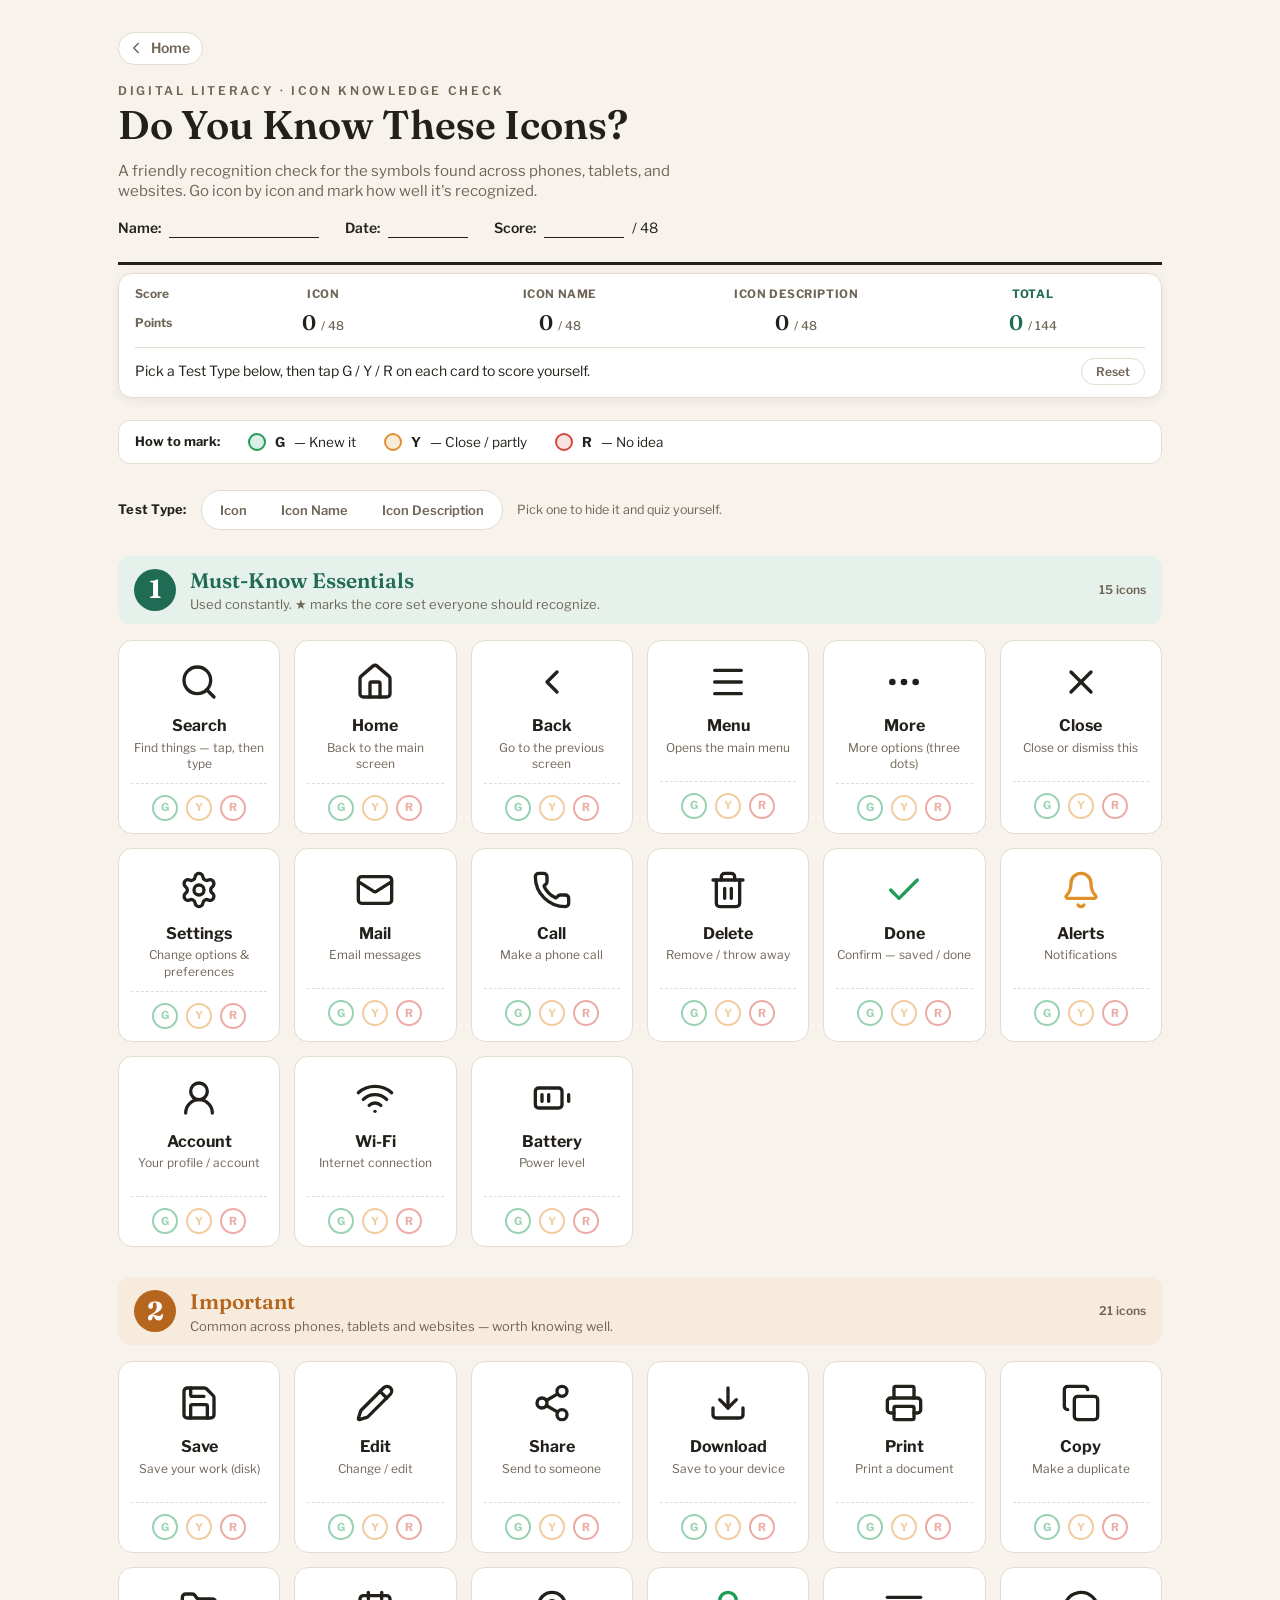
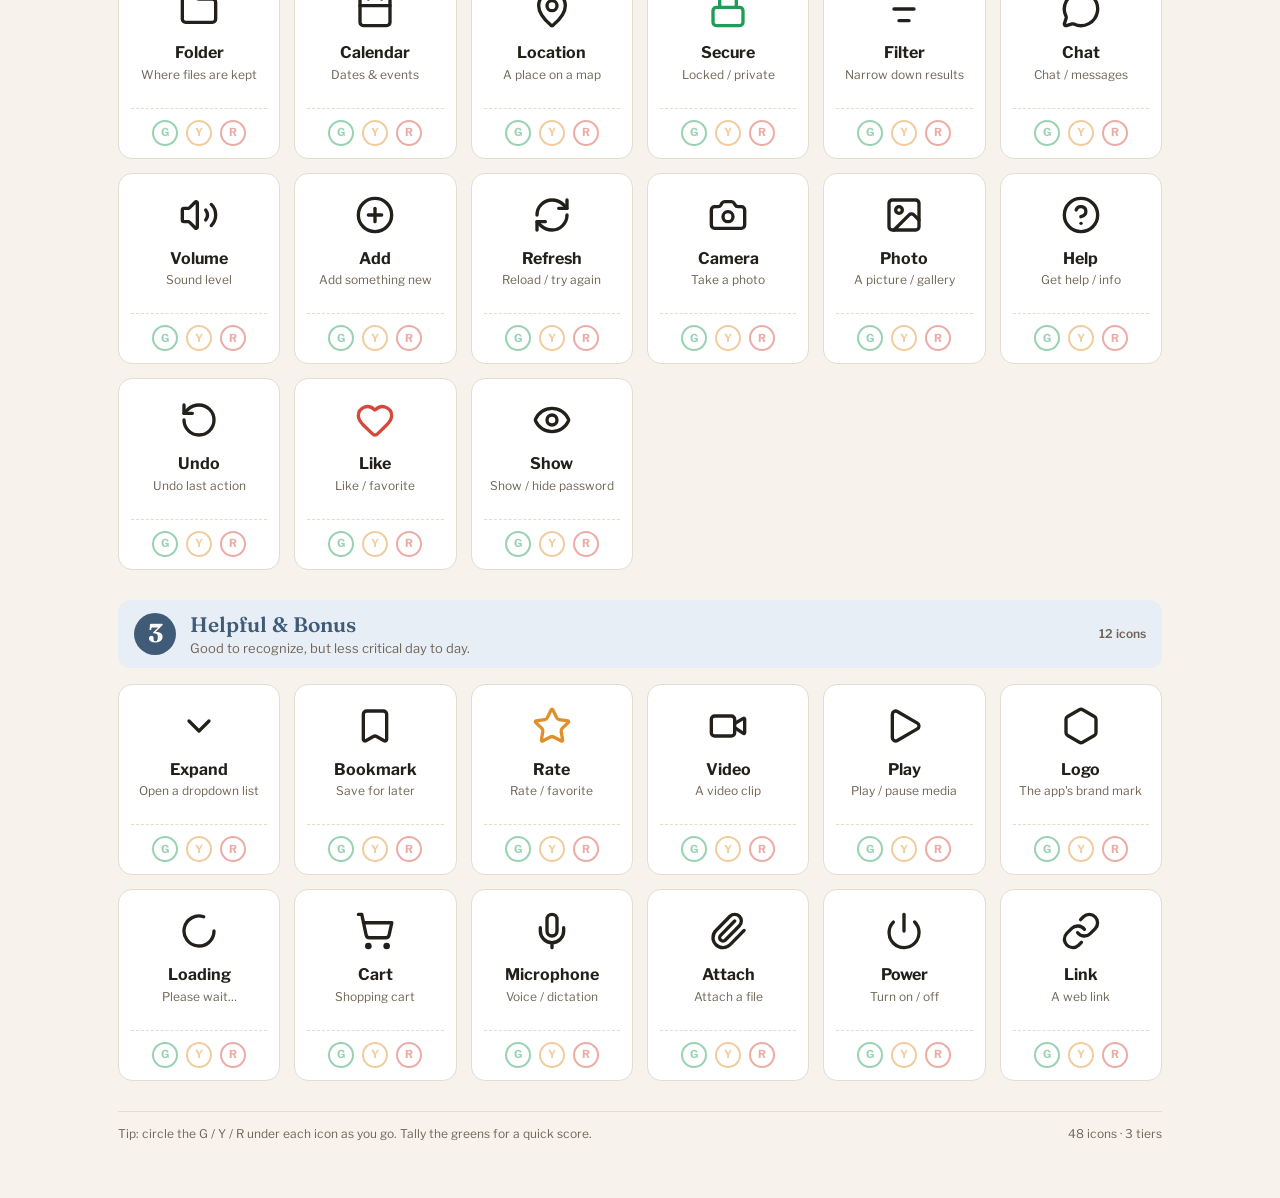
==== commit ff63637a: "Add back-to-home navigation link on icons page Co-Authored-By: Claude Opus 4.8 <noreply@anthropic.co" ====
--- a/icons.html
+++ b/icons.html
@@ -14,6 +14,26 @@
   </head>
   <body>
     <div class="wrap">
+      <nav class="topnav no-print">
+        <a class="back-link" href="index.html">
+          <svg
+            width="18"
+            height="18"
+            xmlns="http://www.w3.org/2000/svg"
+            viewBox="0 0 24 24"
+            fill="none"
+            stroke="currentColor"
+            stroke-width="2"
+            stroke-linecap="round"
+            stroke-linejoin="round"
+            aria-hidden="true"
+          >
+            <path d="m15 18-6-6 6-6" />
+          </svg>
+          <span>Home</span>
+        </a>
+      </nav>
+
       <header class="head">
         <div class="kicker">Digital Literacy · Icon Knowledge Check</div>
         <h1>Do You Know These Icons?</h1>
--- a/styles.css
+++ b/styles.css
@@ -35,6 +35,34 @@
   padding: 32px 28px 56px;
 }
 
+.topnav {
+  margin-bottom: 18px;
+}
+.back-link {
+  display: inline-flex;
+  align-items: center;
+  gap: 6px;
+  font-size: 14px;
+  font-weight: 600;
+  color: var(--muted);
+  text-decoration: none;
+  padding: 6px 12px 6px 8px;
+  border: 1px solid var(--line);
+  border-radius: 999px;
+  background: #fff;
+  transition: color 0.15s, border-color 0.15s, background 0.15s;
+}
+.back-link:hover {
+  color: var(--t1);
+  border-color: var(--t1);
+}
+.back-link svg {
+  transition: transform 0.15s;
+}
+.back-link:hover svg {
+  transform: translateX(-2px);
+}
+
 header.head {
   border-bottom: 3px solid var(--ink);
   padding-bottom: 18px;
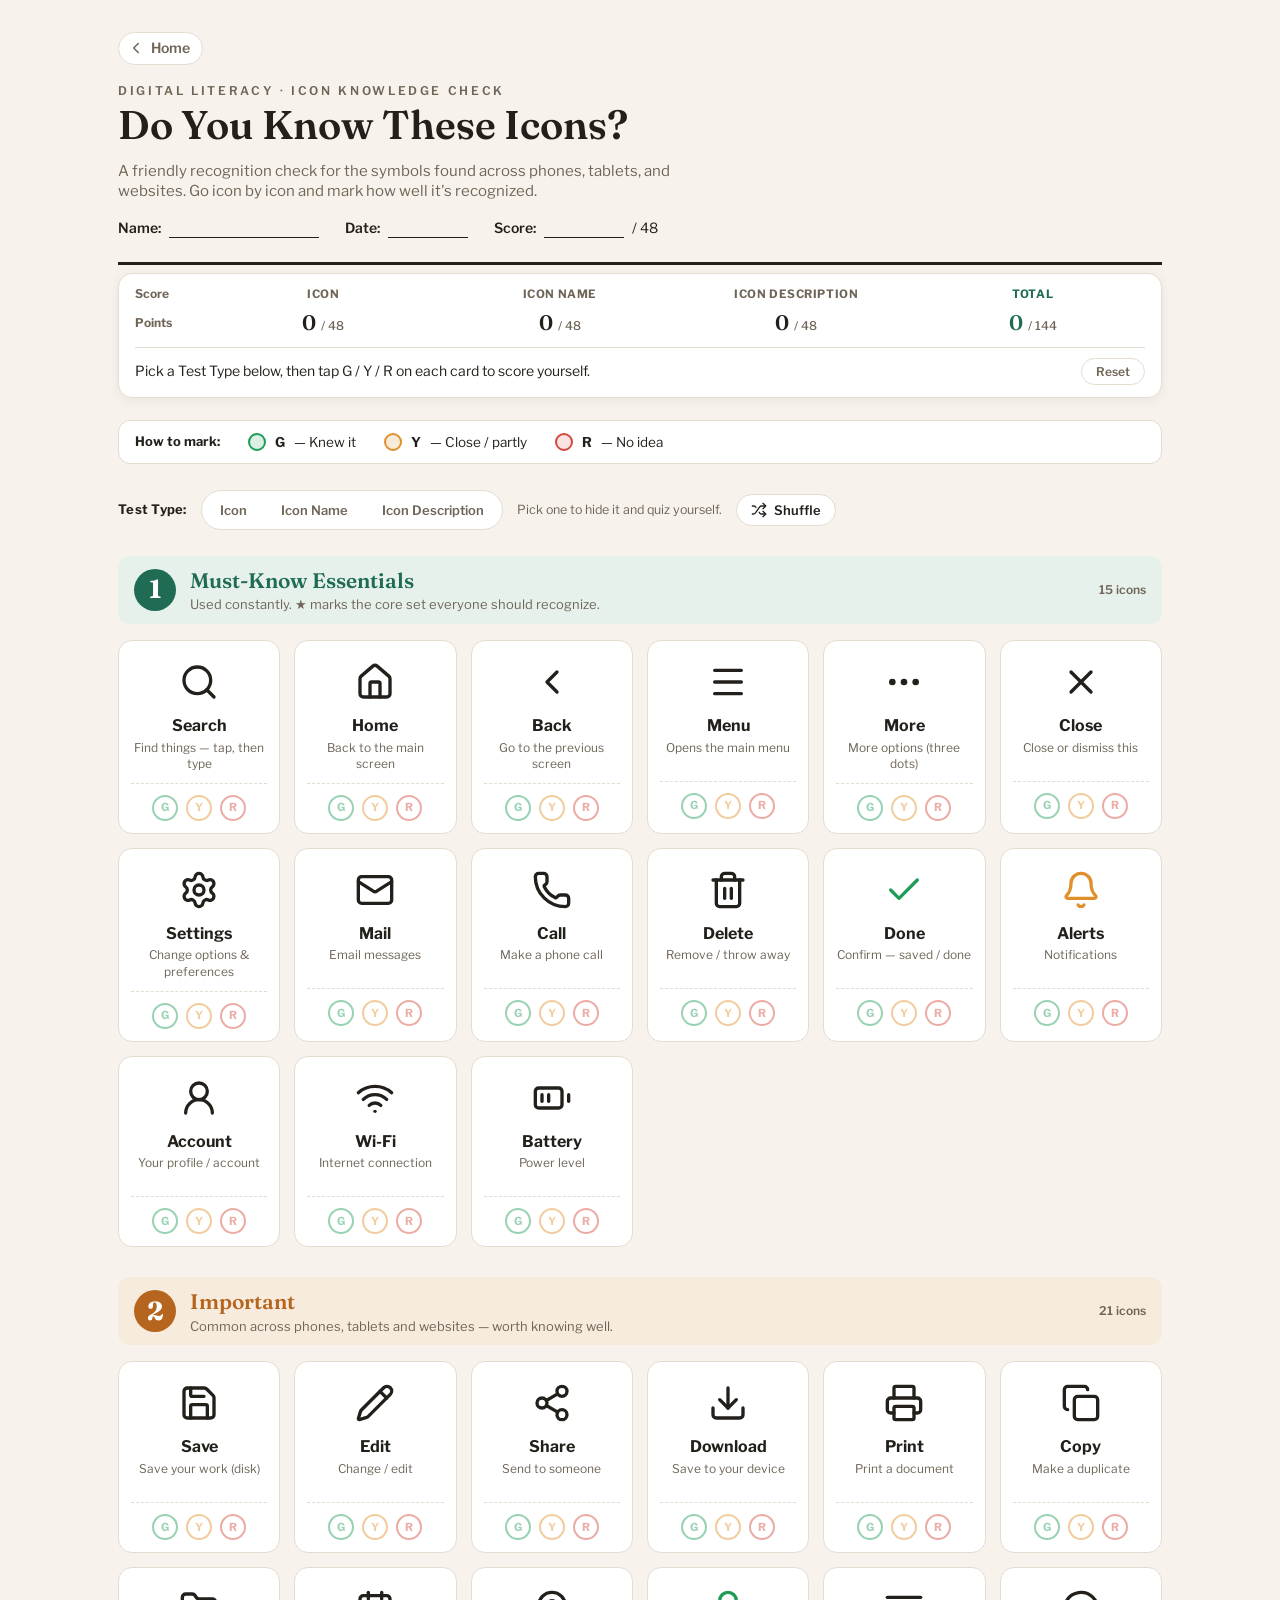
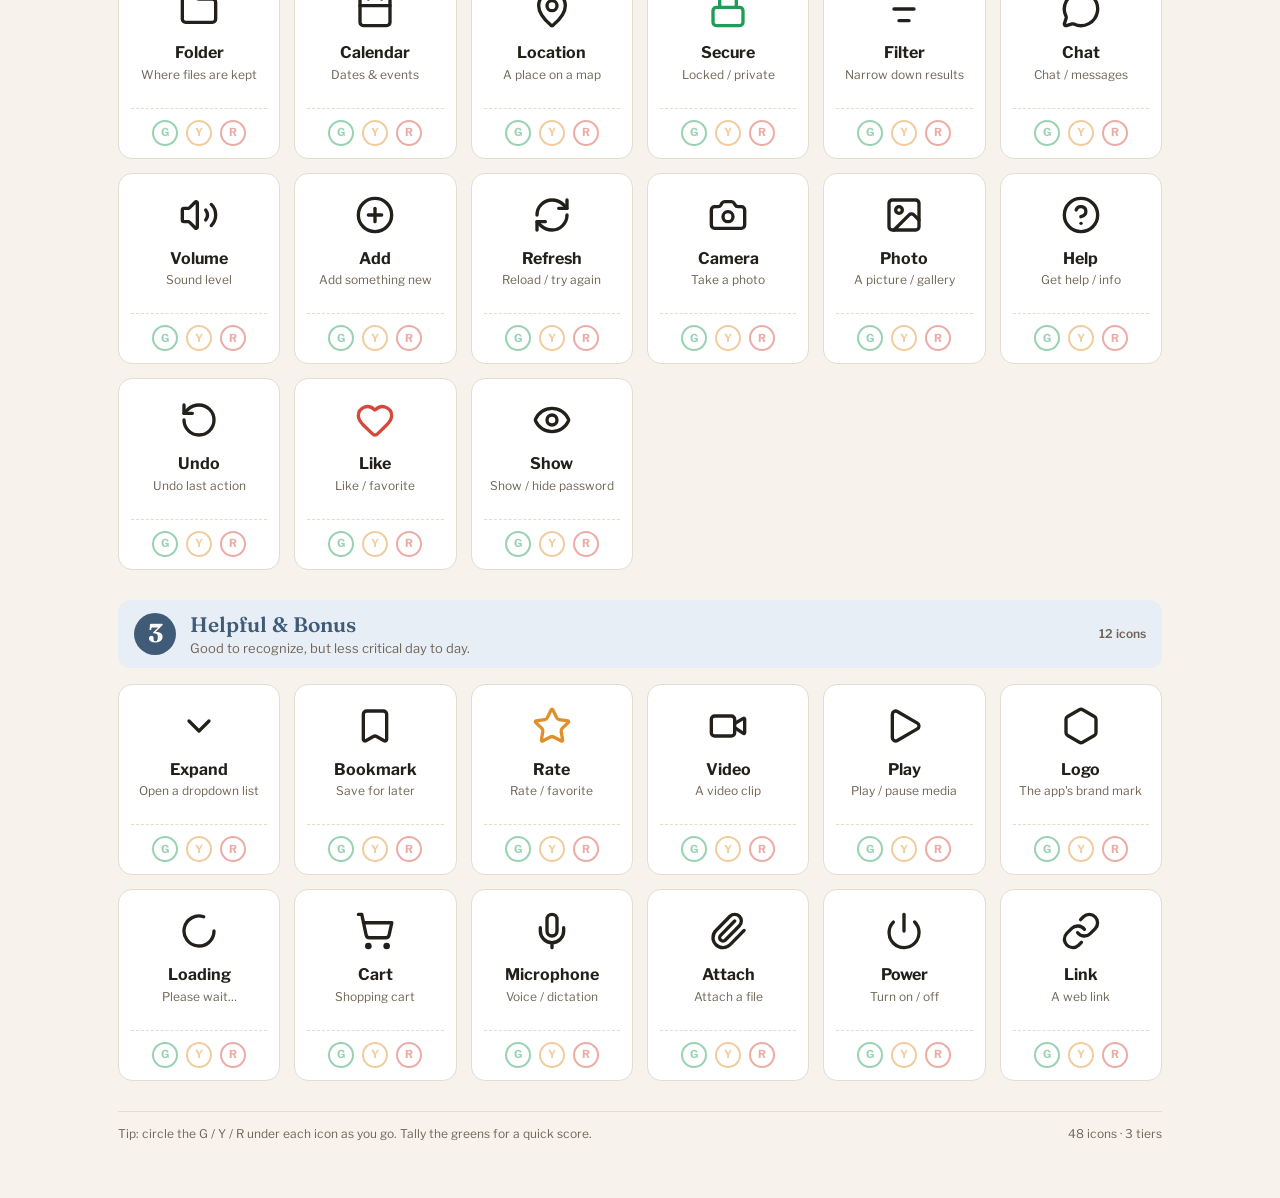
==== commit 81954858: "Add shuffle button to reorder cards within each tier Adds a Shuffle control next to the Test Type to" ====
--- a/icons.html
+++ b/icons.html
@@ -101,6 +101,27 @@
           </button>
         </div>
         <span class="testbar-hint">Pick one to hide it and quiz yourself.</span>
+        <button type="button" class="shuffle-btn" id="shuffle-btn">
+          <svg
+            width="16"
+            height="16"
+            xmlns="http://www.w3.org/2000/svg"
+            viewBox="0 0 24 24"
+            fill="none"
+            stroke="currentColor"
+            stroke-width="2"
+            stroke-linecap="round"
+            stroke-linejoin="round"
+            aria-hidden="true"
+          >
+            <path d="M2 18h1.4c1.3 0 2.5-.6 3.3-1.7l6.1-8.6c.7-1.1 2-1.7 3.3-1.7H22" />
+            <path d="m18 2 4 4-4 4" />
+            <path d="M2 6h1.9c1.5 0 2.9.9 3.6 2.2" />
+            <path d="M22 18h-5.9c-1.3 0-2.6-.7-3.3-1.8l-.5-.8" />
+            <path d="m18 14 4 4-4 4" />
+          </svg>
+          <span>Shuffle</span>
+        </button>
       </div>
 
       <section class="tier tier1">
--- a/styles.css
+++ b/styles.css
@@ -400,6 +400,32 @@
   color: #fff;
   background: var(--t1);
 }
+.shuffle-btn {
+  display: inline-flex;
+  align-items: center;
+  gap: 7px;
+  font-family: inherit;
+  font-size: 13px;
+  font-weight: 600;
+  color: var(--ink);
+  background: #fff;
+  border: 1px solid var(--line);
+  border-radius: 999px;
+  padding: 7px 14px;
+  cursor: pointer;
+  transition: background 0.15s, color 0.15s, border-color 0.15s;
+}
+.shuffle-btn svg {
+  flex: none;
+}
+.shuffle-btn:hover {
+  color: var(--t1);
+  border-color: var(--t1);
+  background: var(--paper);
+}
+.shuffle-btn:active {
+  transform: translateY(1px);
+}
 
 /* ===== Hidden slot + reveal button ===== */
 .slot-hidden {
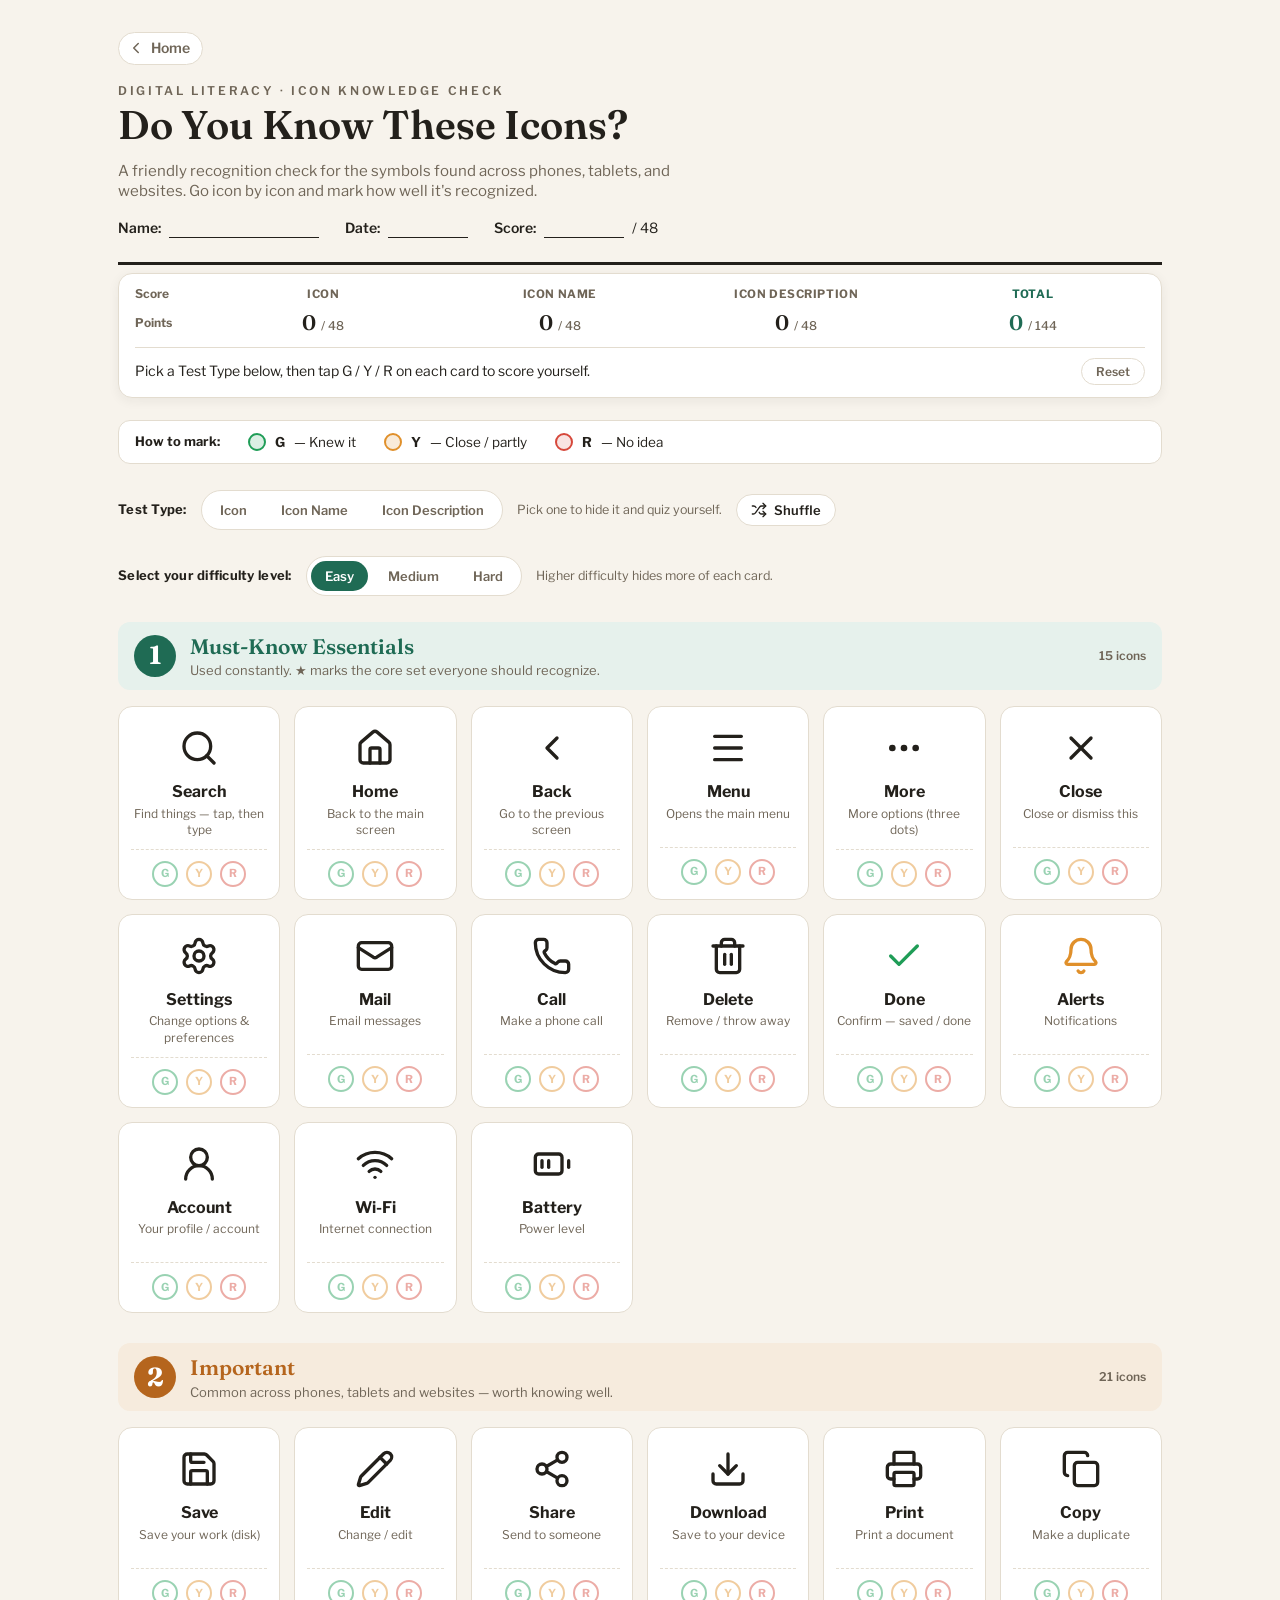
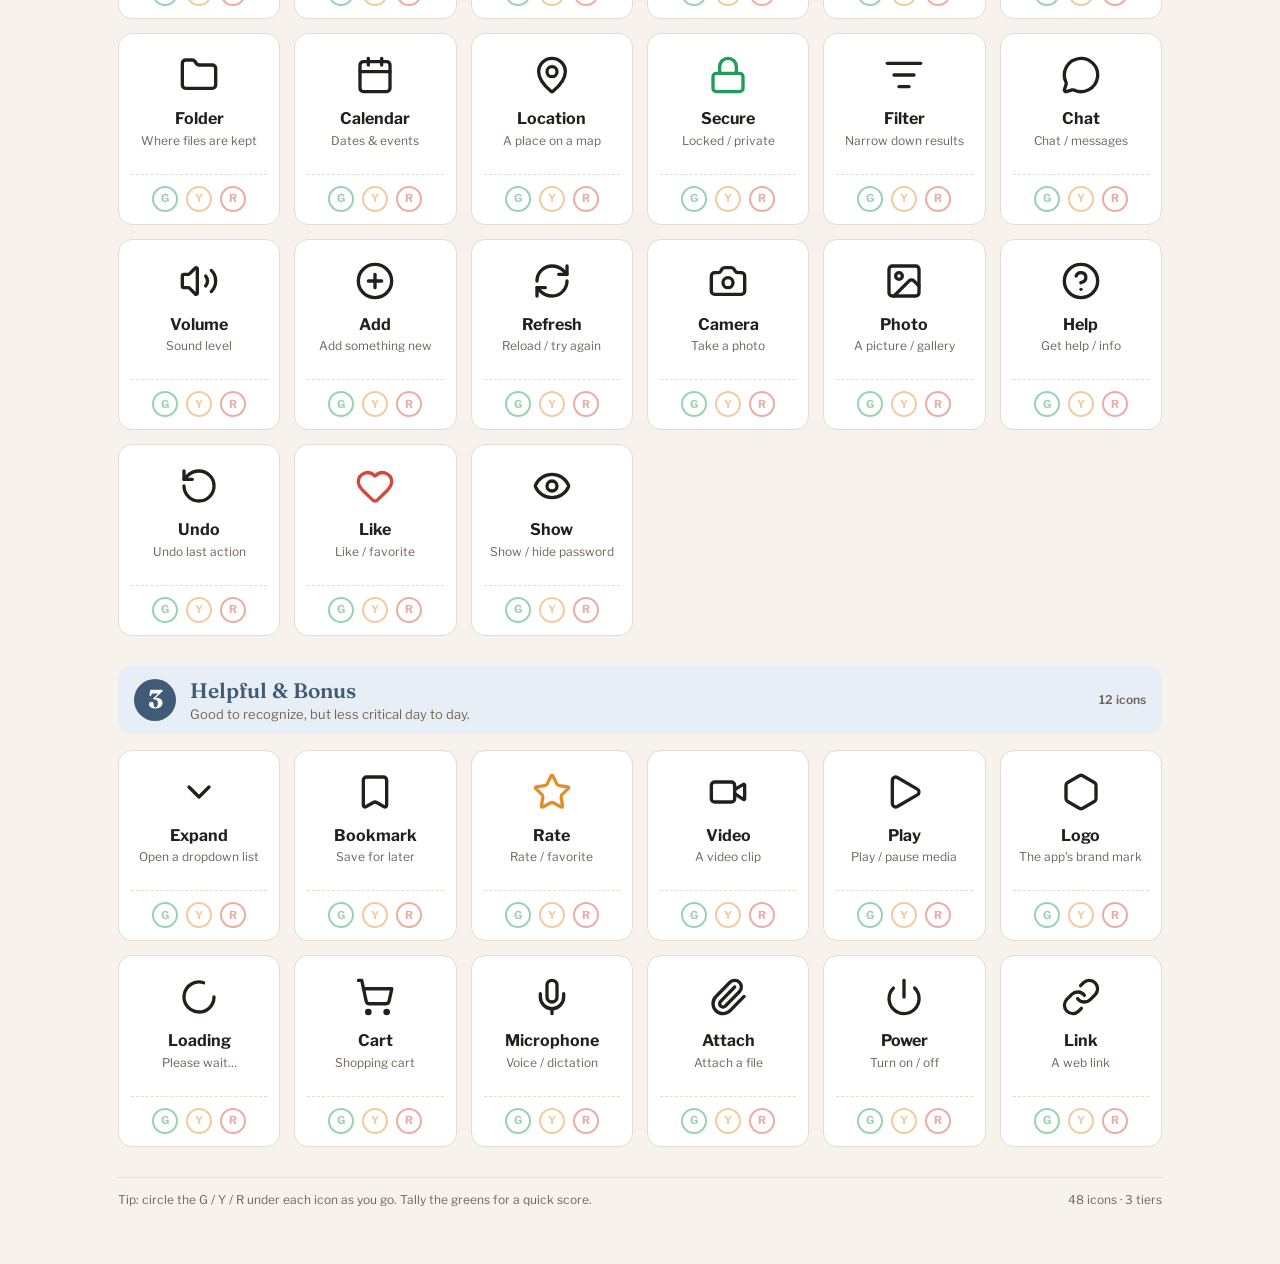
==== commit 5fae60d6: "Add Easy/Medium/Hard difficulty modes Adds a difficulty selector (Easy default) that controls how mu" ====
--- a/icons.html
+++ b/icons.html
@@ -124,6 +124,22 @@
         </button>
       </div>
 
+      <div class="testbar no-print">
+        <span class="testbar-label">Select your difficulty level:</span>
+        <div class="test-toggles">
+          <button type="button" class="test-toggle diff-toggle active" data-level="easy">
+            Easy
+          </button>
+          <button type="button" class="test-toggle diff-toggle" data-level="medium">
+            Medium
+          </button>
+          <button type="button" class="test-toggle diff-toggle" data-level="hard">
+            Hard
+          </button>
+        </div>
+        <span class="testbar-hint">Higher difficulty hides more of each card.</span>
+      </div>
+
       <section class="tier tier1">
         <div class="tier-head">
           <span class="tier-num">1</span>
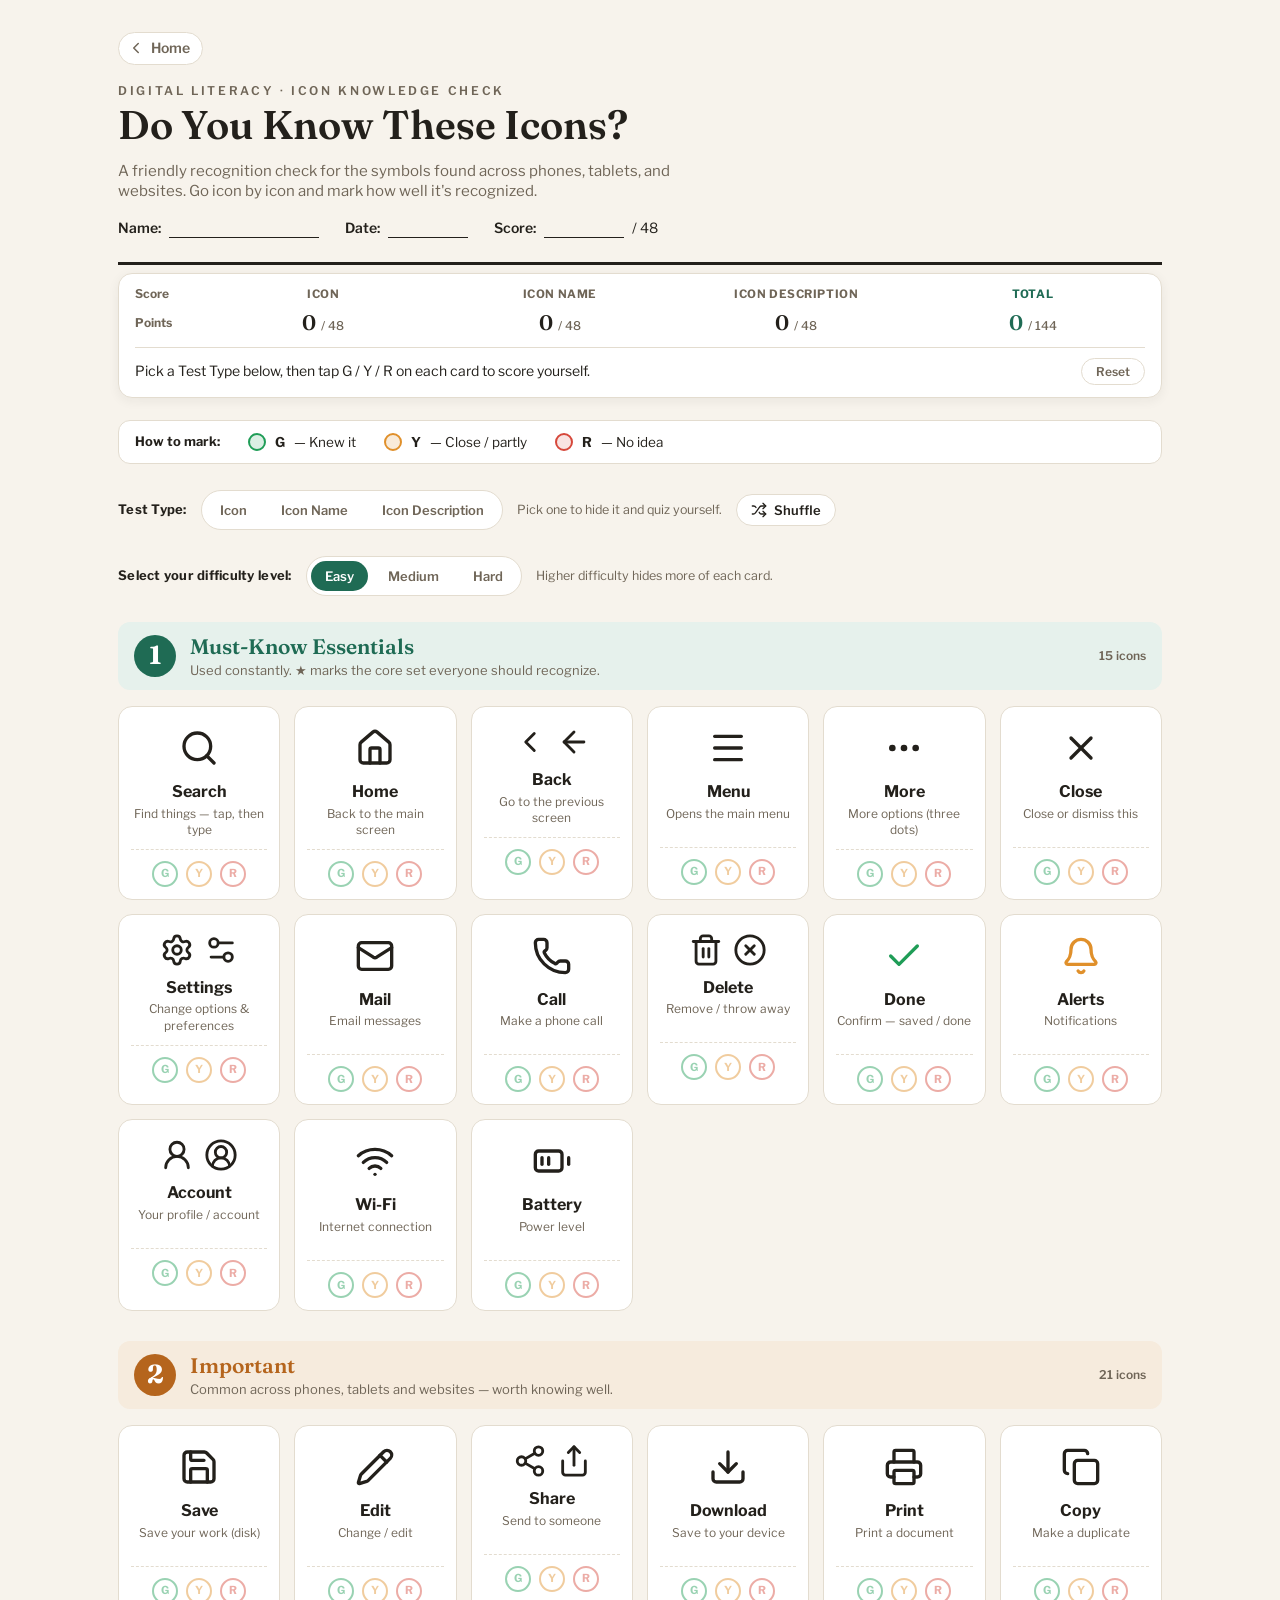
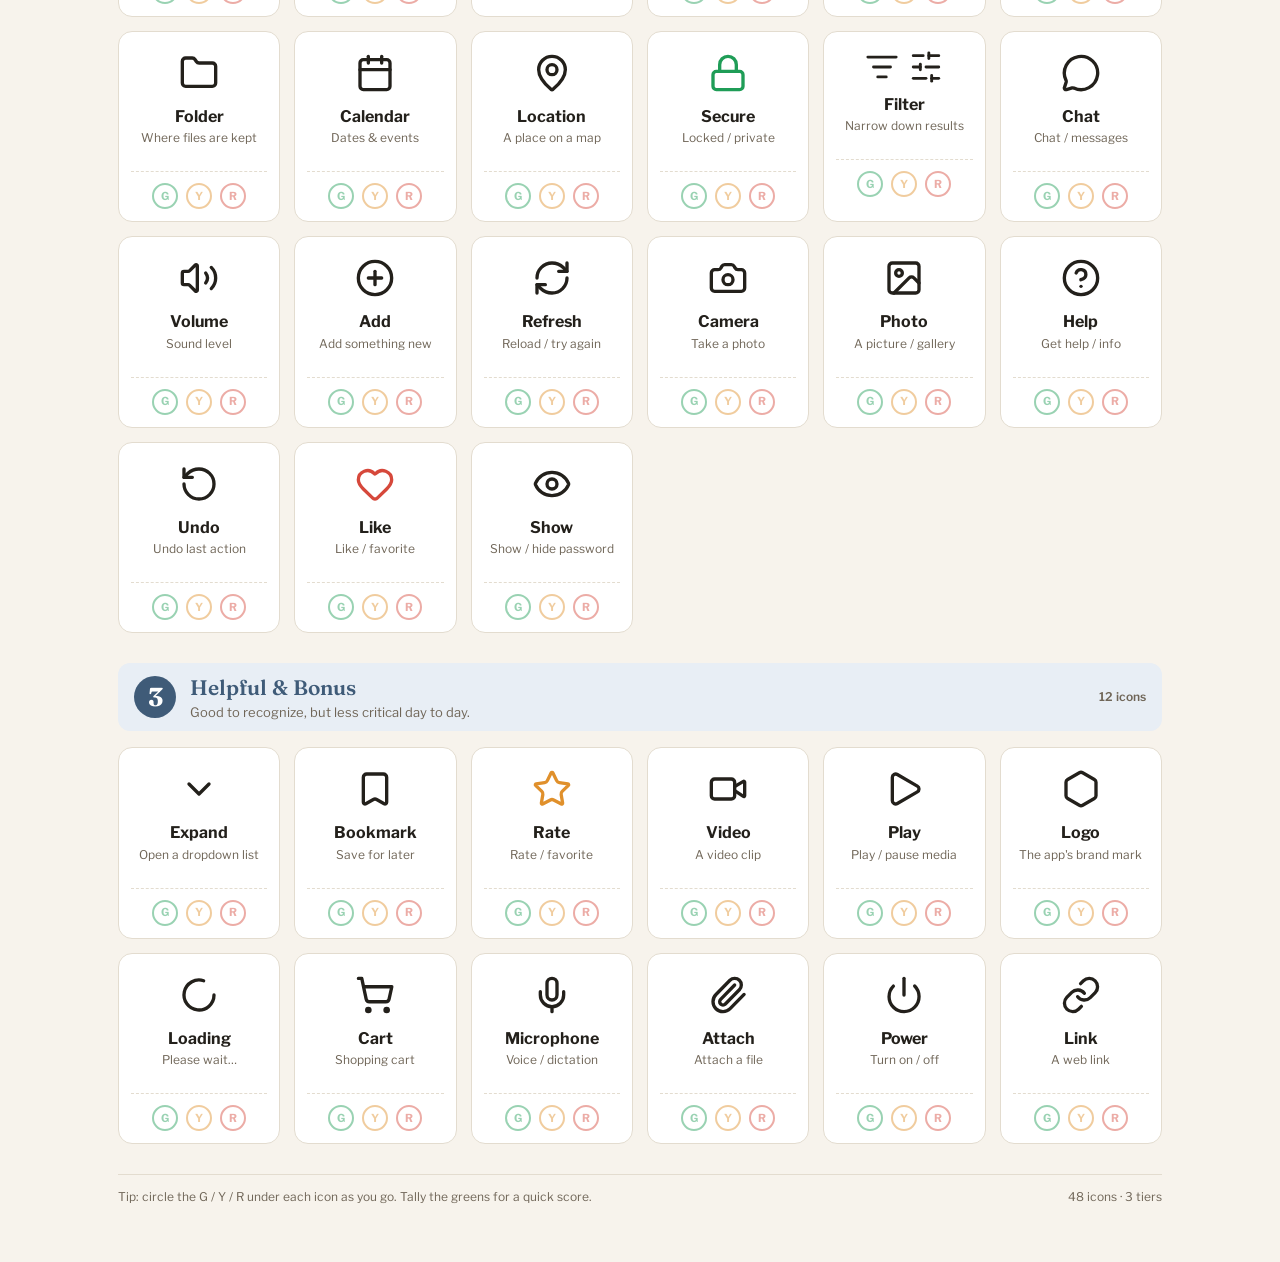
==== commit e6029a8c: "Show alternate icon looks on cards with common variations Adds a second common look to Share, Filter" ====
--- a/icons.html
+++ b/icons.html
@@ -205,7 +205,7 @@
             </div>
           </div>
           <div class="card">
-            <div class="card-top">
+            <div class="card-top multi">
               <svg
                 class="ic"
                 width="40"
@@ -219,6 +219,21 @@
                 stroke-linejoin="round"
               >
                 <path d="m15 18-6-6 6-6" />
+              </svg>
+              <svg
+                class="ic"
+                width="40"
+                height="40"
+                xmlns="http://www.w3.org/2000/svg"
+                viewBox="0 0 24 24"
+                fill="none"
+                stroke="currentColor"
+                stroke-width="2"
+                stroke-linecap="round"
+                stroke-linejoin="round"
+              >
+                <path d="m12 19-7-7 7-7" />
+                <path d="M19 12H5" />
               </svg>
             </div>
             <div class="label">Back</div>
@@ -306,7 +321,7 @@
             </div>
           </div>
           <div class="card">
-            <div class="card-top">
+            <div class="card-top multi">
               <svg
                 class="ic"
                 width="40"
@@ -323,6 +338,23 @@
                   d="M9.671 4.136a2.34 2.34 0 0 1 4.659 0 2.34 2.34 0 0 0 3.319 1.915 2.34 2.34 0 0 1 2.33 4.033 2.34 2.34 0 0 0 0 3.831 2.34 2.34 0 0 1-2.33 4.033 2.34 2.34 0 0 0-3.319 1.915 2.34 2.34 0 0 1-4.659 0 2.34 2.34 0 0 0-3.32-1.915 2.34 2.34 0 0 1-2.33-4.033 2.34 2.34 0 0 0 0-3.831A2.34 2.34 0 0 1 6.35 6.051a2.34 2.34 0 0 0 3.319-1.915"
                 />
                 <circle cx="12" cy="12" r="3" />
+              </svg>
+              <svg
+                class="ic"
+                width="40"
+                height="40"
+                xmlns="http://www.w3.org/2000/svg"
+                viewBox="0 0 24 24"
+                fill="none"
+                stroke="currentColor"
+                stroke-width="2"
+                stroke-linecap="round"
+                stroke-linejoin="round"
+              >
+                <path d="M20 7h-9" />
+                <path d="M14 17H5" />
+                <circle cx="17" cy="17" r="3" />
+                <circle cx="7" cy="7" r="3" />
               </svg>
             </div>
             <div class="label">Settings</div>
@@ -384,7 +416,7 @@
             </div>
           </div>
           <div class="card">
-            <div class="card-top">
+            <div class="card-top multi">
               <svg
                 class="ic"
                 width="40"
@@ -403,6 +435,22 @@
                 <path d="M3 6h18" />
                 <path d="M8 6V4a2 2 0 0 1 2-2h4a2 2 0 0 1 2 2v2" />
               </svg>
+              <svg
+                class="ic"
+                width="40"
+                height="40"
+                xmlns="http://www.w3.org/2000/svg"
+                viewBox="0 0 24 24"
+                fill="none"
+                stroke="currentColor"
+                stroke-width="2"
+                stroke-linecap="round"
+                stroke-linejoin="round"
+              >
+                <circle cx="12" cy="12" r="10" />
+                <path d="m15 9-6 6" />
+                <path d="m9 9 6 6" />
+              </svg>
             </div>
             <div class="label">Delete</div>
             <div class="desc">Remove / throw away</div>
@@ -463,7 +511,7 @@
             </div>
           </div>
           <div class="card">
-            <div class="card-top">
+            <div class="card-top multi">
               <svg
                 class="ic"
                 width="40"
@@ -478,6 +526,22 @@
               >
                 <circle cx="12" cy="8" r="5" />
                 <path d="M20 21a8 8 0 0 0-16 0" />
+              </svg>
+              <svg
+                class="ic"
+                width="40"
+                height="40"
+                xmlns="http://www.w3.org/2000/svg"
+                viewBox="0 0 24 24"
+                fill="none"
+                stroke="currentColor"
+                stroke-width="2"
+                stroke-linecap="round"
+                stroke-linejoin="round"
+              >
+                <path d="M18 20a6 6 0 0 0-12 0" />
+                <circle cx="12" cy="10" r="4" />
+                <circle cx="12" cy="12" r="10" />
               </svg>
             </div>
             <div class="label">Account</div>
@@ -611,7 +675,7 @@
             </div>
           </div>
           <div class="card">
-            <div class="card-top">
+            <div class="card-top multi">
               <svg
                 class="ic"
                 width="40"
@@ -630,6 +694,22 @@
                 <line x1="8.59" x2="15.42" y1="13.51" y2="17.49" />
                 <line x1="15.41" x2="8.59" y1="6.51" y2="10.49" />
               </svg>
+              <svg
+                class="ic"
+                width="40"
+                height="40"
+                xmlns="http://www.w3.org/2000/svg"
+                viewBox="0 0 24 24"
+                fill="none"
+                stroke="currentColor"
+                stroke-width="2"
+                stroke-linecap="round"
+                stroke-linejoin="round"
+              >
+                <path d="M4 12v8a2 2 0 0 0 2 2h12a2 2 0 0 0 2-2v-8" />
+                <polyline points="16 6 12 2 8 6" />
+                <line x1="12" x2="12" y1="2" y2="15" />
+              </svg>
             </div>
             <div class="label">Share</div>
             <div class="desc">Send to someone</div>
@@ -825,7 +905,7 @@
             </div>
           </div>
           <div class="card">
-            <div class="card-top">
+            <div class="card-top multi">
               <svg
                 class="ic"
                 width="40"
@@ -841,6 +921,28 @@
                 <path d="M2 5h20" />
                 <path d="M6 12h12" />
                 <path d="M9 19h6" />
+              </svg>
+              <svg
+                class="ic"
+                width="40"
+                height="40"
+                xmlns="http://www.w3.org/2000/svg"
+                viewBox="0 0 24 24"
+                fill="none"
+                stroke="currentColor"
+                stroke-width="2"
+                stroke-linecap="round"
+                stroke-linejoin="round"
+              >
+                <line x1="21" x2="14" y1="4" y2="4" />
+                <line x1="10" x2="3" y1="4" y2="4" />
+                <line x1="21" x2="12" y1="12" y2="12" />
+                <line x1="8" x2="3" y1="12" y2="12" />
+                <line x1="21" x2="16" y1="20" y2="20" />
+                <line x1="12" x2="3" y1="20" y2="20" />
+                <line x1="14" x2="14" y1="2" y2="6" />
+                <line x1="8" x2="8" y1="10" y2="14" />
+                <line x1="16" x2="16" y1="18" y2="22" />
               </svg>
             </div>
             <div class="label">Filter</div>
--- a/styles.css
+++ b/styles.css
@@ -242,6 +242,16 @@
   justify-content: center;
   margin-top: 4px;
 }
+/* Cards showing two looks of the same control. */
+.card-top.multi {
+  height: auto;
+  gap: 10px;
+  flex-wrap: wrap;
+}
+.card-top.multi .ic {
+  width: 34px;
+  height: 34px;
+}
 .ic {
   width: 40px;
   height: 40px;
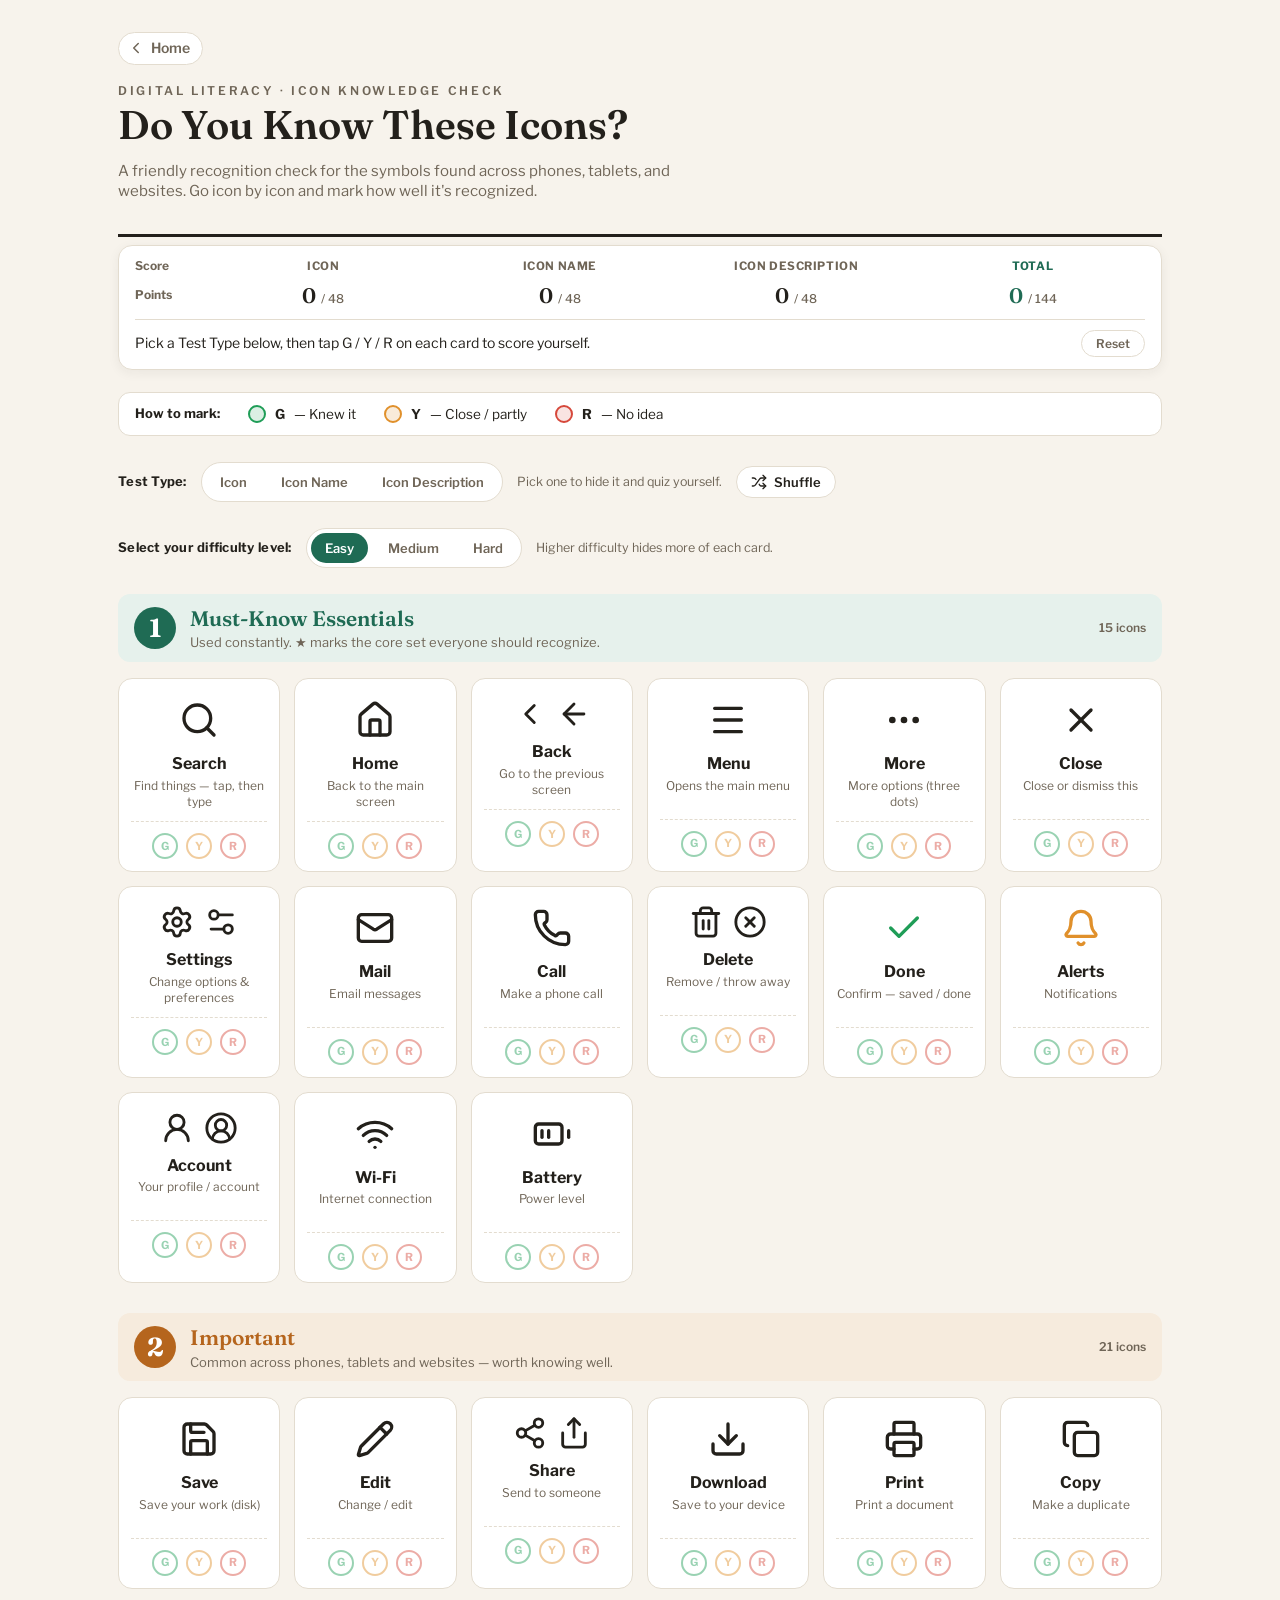
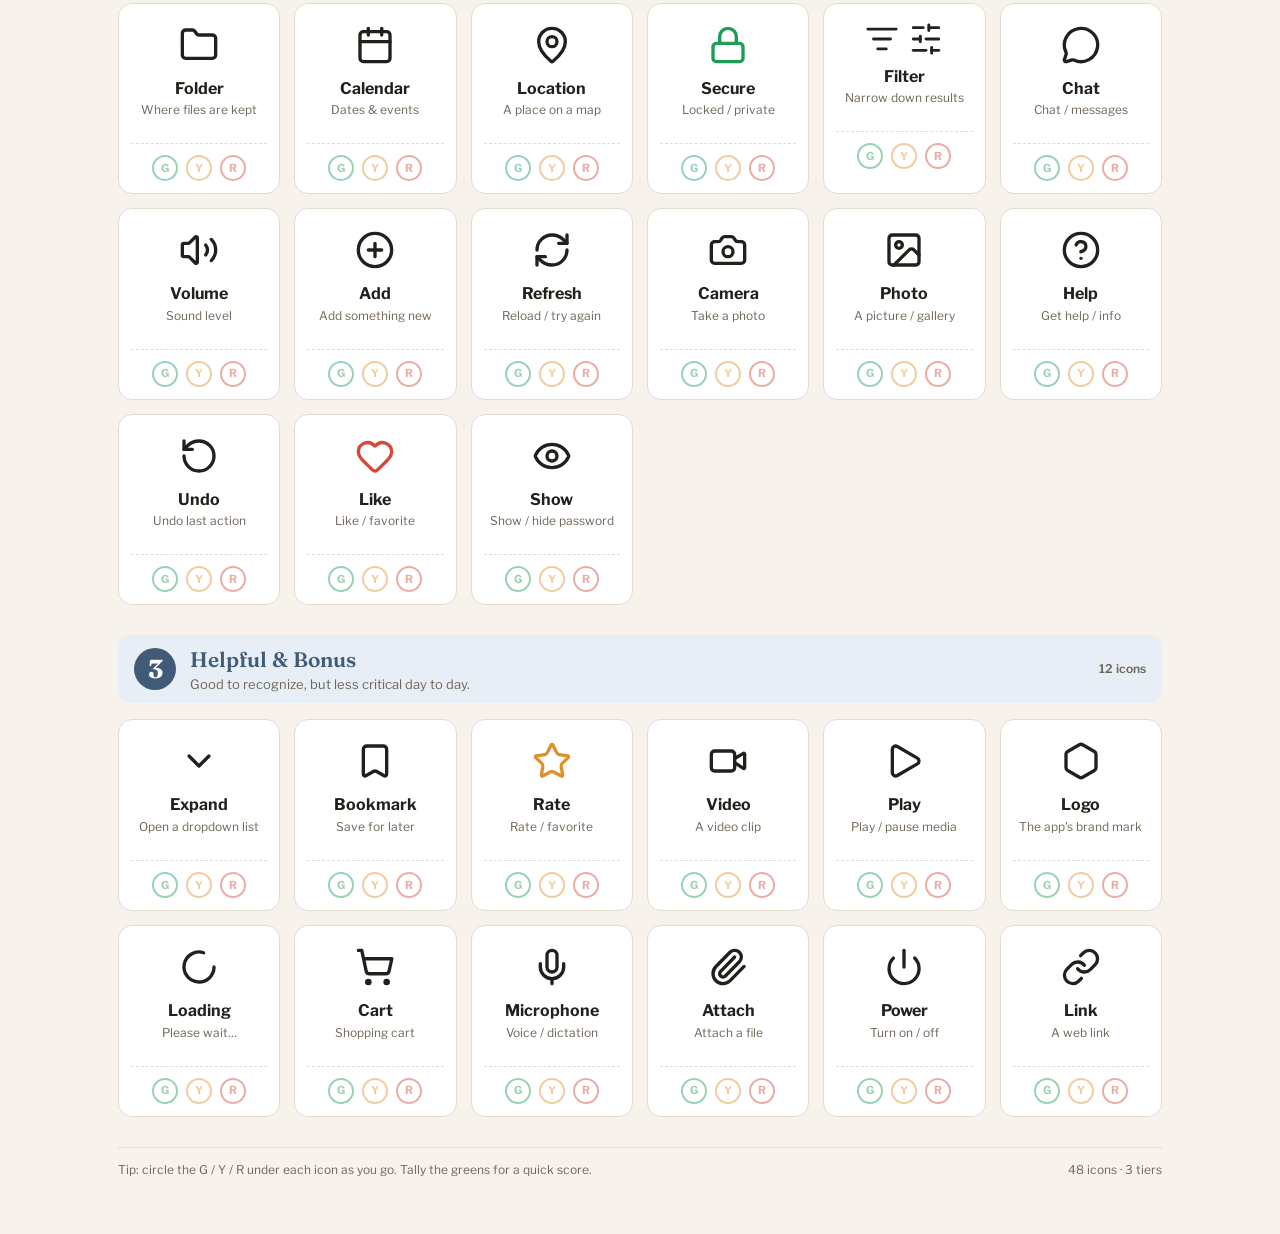
==== commit 69101a28: "Remove Name/Date/Score meta section Drops the printable Name/Date/Score fields from the header and a" ====
--- a/icons.html
+++ b/icons.html
@@ -42,13 +42,6 @@
           tablets, and websites. Go icon by icon and mark how well it's
           recognized.
         </p>
-        <div class="meta">
-          <div class="f"><b>Name:</b><span class="line"></span></div>
-          <div class="f"><b>Date:</b><span class="line sm"></span></div>
-          <div class="f">
-            <b>Score:</b><span class="line sm"></span><span>/ 48</span>
-          </div>
-        </div>
       </header>
 
       <div class="scoreboard no-print" id="scoreboard">
--- a/styles.css
+++ b/styles.css
@@ -88,31 +88,6 @@
   max-width: 62ch;
 }
 
-.meta {
-  display: flex;
-  flex-wrap: wrap;
-  gap: 10px 26px;
-  margin: 18px 0 6px;
-  font-size: 14px;
-}
-.meta .f {
-  display: flex;
-  align-items: flex-end;
-  gap: 8px;
-}
-.meta .f b {
-  font-weight: 600;
-}
-.meta .line {
-  display: inline-block;
-  min-width: 150px;
-  border-bottom: 1.5px solid var(--ink);
-  height: 1.1em;
-}
-.meta .line.sm {
-  min-width: 80px;
-}
-
 .legend {
   display: flex;
   flex-wrap: wrap;
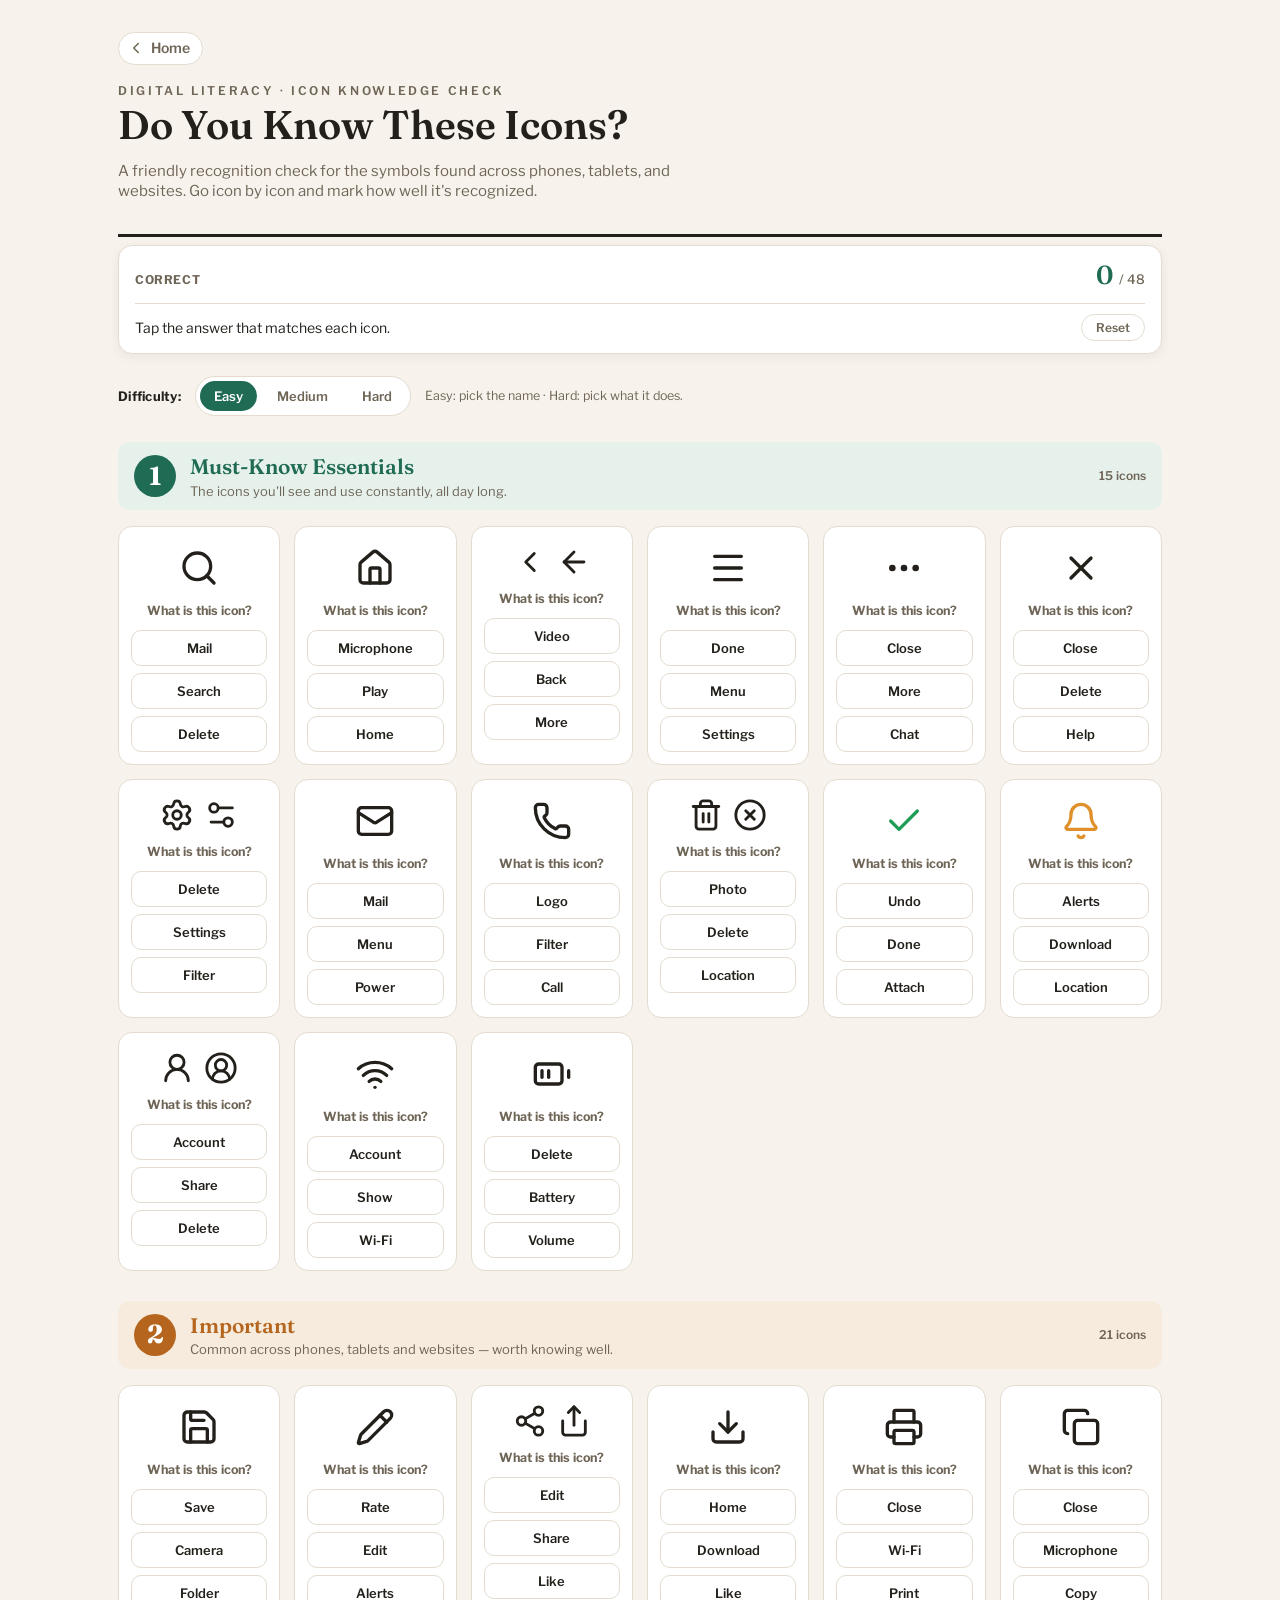
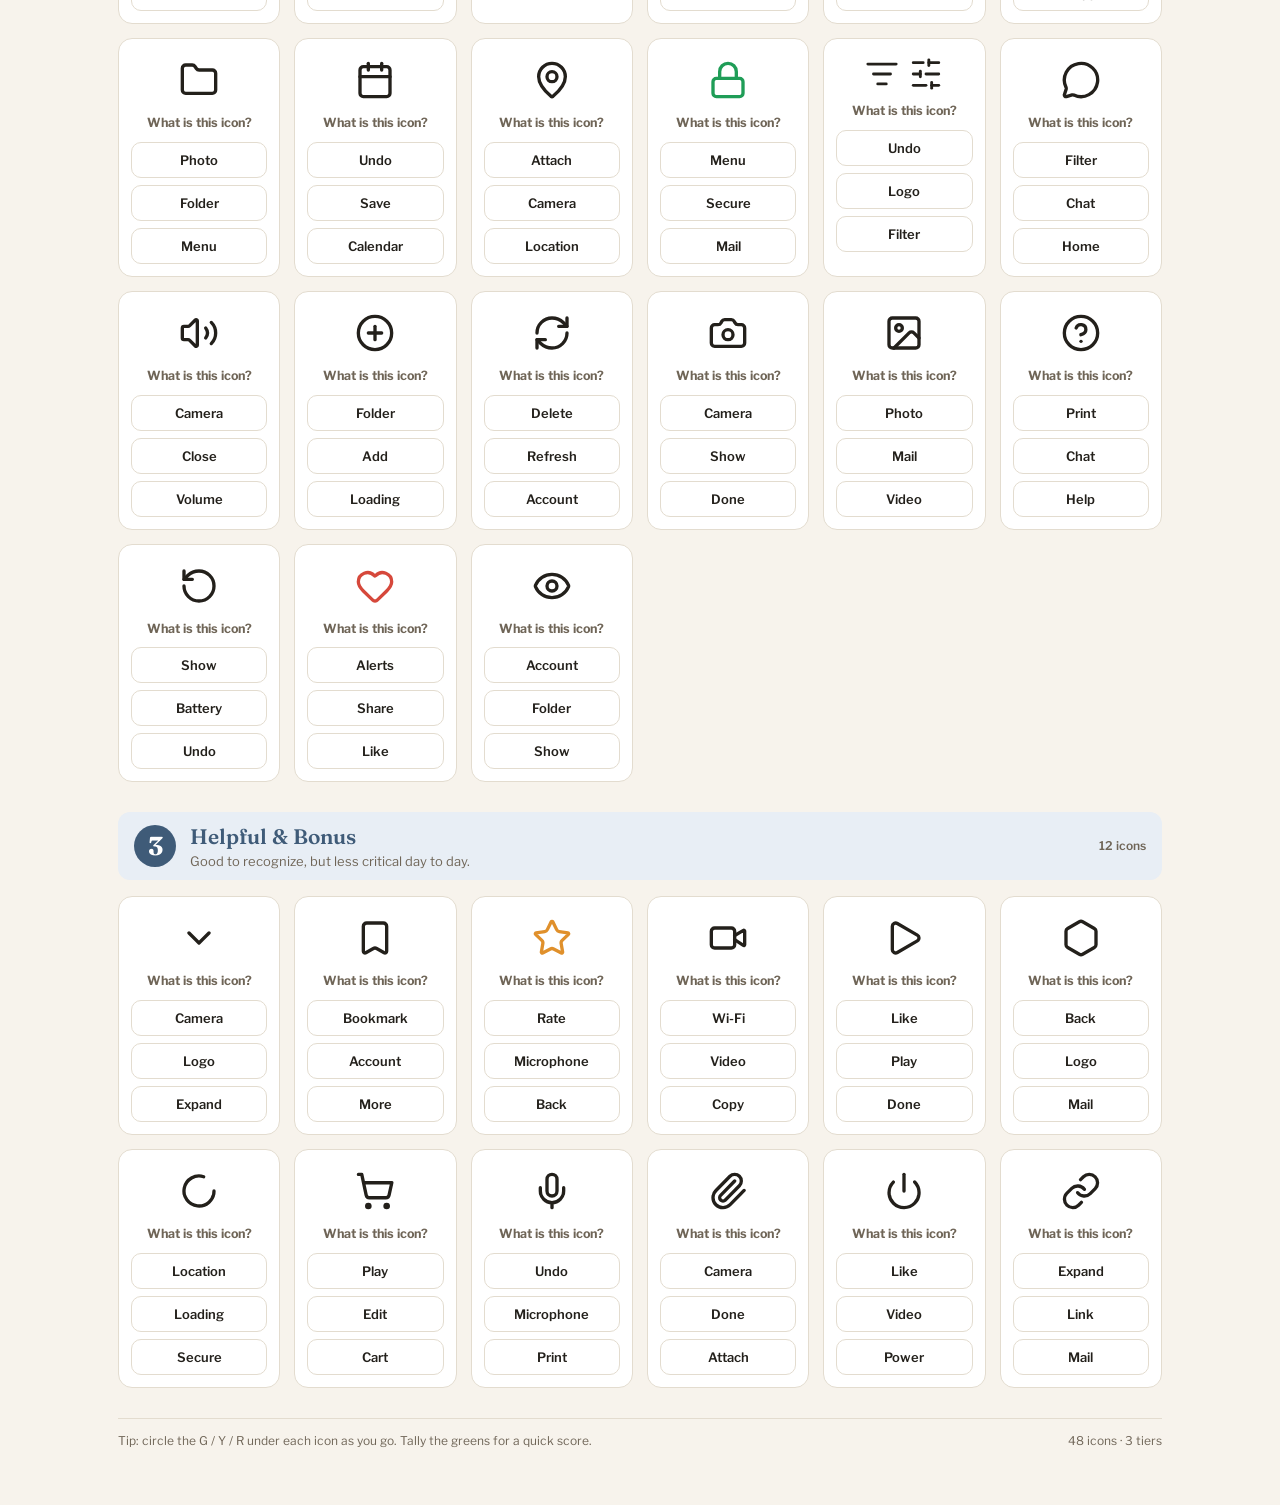
==== commit 45b138ff: "Simplify icon page into auto-graded multiple-choice quiz Replaces the icon page's heavy controls (3 " ====
--- a/icons.html
+++ b/icons.html
@@ -45,80 +45,20 @@
       </header>
 
       <div class="scoreboard no-print" id="scoreboard">
-        <div class="sb-grid">
-          <span class="sb-cell sb-corner">Score</span>
-          <span class="sb-cell sb-head" data-col="icon">Icon</span>
-          <span class="sb-cell sb-head" data-col="name">Icon Name</span>
-          <span class="sb-cell sb-head" data-col="desc">Icon Description</span>
-          <span class="sb-cell sb-head sb-total-head">Total</span>
-
-          <span class="sb-cell sb-rowlabel">Points</span>
-          <span class="sb-cell sb-score" data-col="icon">0 <small>/ 48</small></span>
-          <span class="sb-cell sb-score" data-col="name">0 <small>/ 48</small></span>
-          <span class="sb-cell sb-score" data-col="desc">0 <small>/ 48</small></span>
-          <span class="sb-cell sb-total">0 <small>/ 144</small></span>
+        <div class="gb-row">
+          <span class="gb-label">Correct</span>
+          <span class="gb-count"><span id="gb-done">0</span> <small>/ 48</small></span>
         </div>
         <div class="sb-footer">
           <span class="sb-feedback" id="sb-feedback"
-            >Pick a Test Type below, then tap G / Y / R on each card to score
-            yourself.</span
+            >Tap the answer that matches each icon.</span
           >
           <button type="button" class="sb-reset" id="sb-reset">Reset</button>
         </div>
       </div>
 
-      <div class="legend">
-        <span style="font-weight: 700; font-size: 13px">How to mark:</span>
-        <span class="grp"
-          ><span class="swatch g"></span> <b>G</b> — Knew it</span
-        >
-        <span class="grp"
-          ><span class="swatch y"></span> <b>Y</b> — Close / partly</span
-        >
-        <span class="grp"
-          ><span class="swatch r"></span> <b>R</b> — No idea</span
-        >
-      </div>
-
       <div class="testbar no-print">
-        <span class="testbar-label">Test Type:</span>
-        <div class="test-toggles">
-          <button type="button" class="test-toggle" data-type="icon">
-            Icon
-          </button>
-          <button type="button" class="test-toggle" data-type="name">
-            Icon Name
-          </button>
-          <button type="button" class="test-toggle" data-type="desc">
-            Icon Description
-          </button>
-        </div>
-        <span class="testbar-hint">Pick one to hide it and quiz yourself.</span>
-        <button type="button" class="shuffle-btn" id="shuffle-btn">
-          <svg
-            width="16"
-            height="16"
-            xmlns="http://www.w3.org/2000/svg"
-            viewBox="0 0 24 24"
-            fill="none"
-            stroke="currentColor"
-            stroke-width="2"
-            stroke-linecap="round"
-            stroke-linejoin="round"
-            aria-hidden="true"
-          >
-            <path d="M2 18h1.4c1.3 0 2.5-.6 3.3-1.7l6.1-8.6c.7-1.1 2-1.7 3.3-1.7H22" />
-            <path d="m18 2 4 4-4 4" />
-            <path d="M2 6h1.9c1.5 0 2.9.9 3.6 2.2" />
-            <path d="M22 18h-5.9c-1.3 0-2.6-.7-3.3-1.8l-.5-.8" />
-            <path d="m18 14 4 4-4 4" />
-          </svg>
-          <span>Shuffle</span>
-        </button>
-      </div>
-
-      <div class="testbar no-print">
-        <span class="testbar-label">Select your difficulty level:</span>
+        <span class="testbar-label">Difficulty:</span>
         <div class="test-toggles">
           <button type="button" class="test-toggle diff-toggle active" data-level="easy">
             Easy
@@ -130,7 +70,7 @@
             Hard
           </button>
         </div>
-        <span class="testbar-hint">Higher difficulty hides more of each card.</span>
+        <span class="testbar-hint">Easy: pick the name · Hard: pick what it does.</span>
       </div>
 
       <section class="tier tier1">
@@ -138,9 +78,7 @@
           <span class="tier-num">1</span>
           <div>
             <h2>Must-Know Essentials</h2>
-            <p>
-              Used constantly. ★ marks the core set everyone should recognize.
-            </p>
+            <p>The icons you'll see and use constantly, all day long.</p>
           </div>
           <span class="tier-count">15 icons</span>
         </div>
@@ -165,10 +103,6 @@
             </div>
             <div class="label">Search</div>
             <div class="desc">Find things — tap, then type</div>
-            <div class="marks">
-              <span class="m g">G</span><span class="m y">Y</span
-              ><span class="m r">R</span>
-            </div>
           </div>
           <div class="card">
             <div class="card-top">
@@ -192,10 +126,6 @@
             </div>
             <div class="label">Home</div>
             <div class="desc">Back to the main screen</div>
-            <div class="marks">
-              <span class="m g">G</span><span class="m y">Y</span
-              ><span class="m r">R</span>
-            </div>
           </div>
           <div class="card">
             <div class="card-top multi">
@@ -231,10 +161,6 @@
             </div>
             <div class="label">Back</div>
             <div class="desc">Go to the previous screen</div>
-            <div class="marks">
-              <span class="m g">G</span><span class="m y">Y</span
-              ><span class="m r">R</span>
-            </div>
           </div>
           <div class="card">
             <div class="card-top">
@@ -257,10 +183,6 @@
             </div>
             <div class="label">Menu</div>
             <div class="desc">Opens the main menu</div>
-            <div class="marks">
-              <span class="m g">G</span><span class="m y">Y</span
-              ><span class="m r">R</span>
-            </div>
           </div>
           <div class="card">
             <div class="card-top">
@@ -283,10 +205,6 @@
             </div>
             <div class="label">More</div>
             <div class="desc">More options (three dots)</div>
-            <div class="marks">
-              <span class="m g">G</span><span class="m y">Y</span
-              ><span class="m r">R</span>
-            </div>
           </div>
           <div class="card">
             <div class="card-top">
@@ -308,10 +226,6 @@
             </div>
             <div class="label">Close</div>
             <div class="desc">Close or dismiss this</div>
-            <div class="marks">
-              <span class="m g">G</span><span class="m y">Y</span
-              ><span class="m r">R</span>
-            </div>
           </div>
           <div class="card">
             <div class="card-top multi">
@@ -352,10 +266,6 @@
             </div>
             <div class="label">Settings</div>
             <div class="desc">Change options &amp; preferences</div>
-            <div class="marks">
-              <span class="m g">G</span><span class="m y">Y</span
-              ><span class="m r">R</span>
-            </div>
           </div>
           <div class="card">
             <div class="card-top">
@@ -377,10 +287,6 @@
             </div>
             <div class="label">Mail</div>
             <div class="desc">Email messages</div>
-            <div class="marks">
-              <span class="m g">G</span><span class="m y">Y</span
-              ><span class="m r">R</span>
-            </div>
           </div>
           <div class="card">
             <div class="card-top">
@@ -403,10 +309,6 @@
             </div>
             <div class="label">Call</div>
             <div class="desc">Make a phone call</div>
-            <div class="marks">
-              <span class="m g">G</span><span class="m y">Y</span
-              ><span class="m r">R</span>
-            </div>
           </div>
           <div class="card">
             <div class="card-top multi">
@@ -447,10 +349,6 @@
             </div>
             <div class="label">Delete</div>
             <div class="desc">Remove / throw away</div>
-            <div class="marks">
-              <span class="m g">G</span><span class="m y">Y</span
-              ><span class="m r">R</span>
-            </div>
           </div>
           <div class="card">
             <div class="card-top">
@@ -471,10 +369,6 @@
             </div>
             <div class="label">Done</div>
             <div class="desc">Confirm — saved / done</div>
-            <div class="marks">
-              <span class="m g">G</span><span class="m y">Y</span
-              ><span class="m r">R</span>
-            </div>
           </div>
           <div class="card">
             <div class="card-top">
@@ -498,10 +392,6 @@
             </div>
             <div class="label">Alerts</div>
             <div class="desc">Notifications</div>
-            <div class="marks">
-              <span class="m g">G</span><span class="m y">Y</span
-              ><span class="m r">R</span>
-            </div>
           </div>
           <div class="card">
             <div class="card-top multi">
@@ -539,10 +429,6 @@
             </div>
             <div class="label">Account</div>
             <div class="desc">Your profile / account</div>
-            <div class="marks">
-              <span class="m g">G</span><span class="m y">Y</span
-              ><span class="m r">R</span>
-            </div>
           </div>
           <div class="card">
             <div class="card-top">
@@ -566,10 +452,6 @@
             </div>
             <div class="label">Wi-Fi</div>
             <div class="desc">Internet connection</div>
-            <div class="marks">
-              <span class="m g">G</span><span class="m y">Y</span
-              ><span class="m r">R</span>
-            </div>
           </div>
           <div class="card">
             <div class="card-top">
@@ -593,10 +475,6 @@
             </div>
             <div class="label">Battery</div>
             <div class="desc">Power level</div>
-            <div class="marks">
-              <span class="m g">G</span><span class="m y">Y</span
-              ><span class="m r">R</span>
-            </div>
           </div>
         </div>
       </section>
@@ -635,10 +513,6 @@
             </div>
             <div class="label">Save</div>
             <div class="desc">Save your work (disk)</div>
-            <div class="marks">
-              <span class="m g">G</span><span class="m y">Y</span
-              ><span class="m r">R</span>
-            </div>
           </div>
           <div class="card">
             <div class="card-top">
@@ -662,10 +536,6 @@
             </div>
             <div class="label">Edit</div>
             <div class="desc">Change / edit</div>
-            <div class="marks">
-              <span class="m g">G</span><span class="m y">Y</span
-              ><span class="m r">R</span>
-            </div>
           </div>
           <div class="card">
             <div class="card-top multi">
@@ -706,10 +576,6 @@
             </div>
             <div class="label">Share</div>
             <div class="desc">Send to someone</div>
-            <div class="marks">
-              <span class="m g">G</span><span class="m y">Y</span
-              ><span class="m r">R</span>
-            </div>
           </div>
           <div class="card">
             <div class="card-top">
@@ -732,10 +598,6 @@
             </div>
             <div class="label">Download</div>
             <div class="desc">Save to your device</div>
-            <div class="marks">
-              <span class="m g">G</span><span class="m y">Y</span
-              ><span class="m r">R</span>
-            </div>
           </div>
           <div class="card">
             <div class="card-top">
@@ -760,10 +622,6 @@
             </div>
             <div class="label">Print</div>
             <div class="desc">Print a document</div>
-            <div class="marks">
-              <span class="m g">G</span><span class="m y">Y</span
-              ><span class="m r">R</span>
-            </div>
           </div>
           <div class="card">
             <div class="card-top">
@@ -787,10 +645,6 @@
             </div>
             <div class="label">Copy</div>
             <div class="desc">Make a duplicate</div>
-            <div class="marks">
-              <span class="m g">G</span><span class="m y">Y</span
-              ><span class="m r">R</span>
-            </div>
           </div>
           <div class="card">
             <div class="card-top">
@@ -813,10 +667,6 @@
             </div>
             <div class="label">Folder</div>
             <div class="desc">Where files are kept</div>
-            <div class="marks">
-              <span class="m g">G</span><span class="m y">Y</span
-              ><span class="m r">R</span>
-            </div>
           </div>
           <div class="card">
             <div class="card-top">
@@ -840,10 +690,6 @@
             </div>
             <div class="label">Calendar</div>
             <div class="desc">Dates &amp; events</div>
-            <div class="marks">
-              <span class="m g">G</span><span class="m y">Y</span
-              ><span class="m r">R</span>
-            </div>
           </div>
           <div class="card">
             <div class="card-top">
@@ -867,10 +713,6 @@
             </div>
             <div class="label">Location</div>
             <div class="desc">A place on a map</div>
-            <div class="marks">
-              <span class="m g">G</span><span class="m y">Y</span
-              ><span class="m r">R</span>
-            </div>
           </div>
           <div class="card">
             <div class="card-top">
@@ -892,10 +734,6 @@
             </div>
             <div class="label">Secure</div>
             <div class="desc">Locked / private</div>
-            <div class="marks">
-              <span class="m g">G</span><span class="m y">Y</span
-              ><span class="m r">R</span>
-            </div>
           </div>
           <div class="card">
             <div class="card-top multi">
@@ -940,10 +778,6 @@
             </div>
             <div class="label">Filter</div>
             <div class="desc">Narrow down results</div>
-            <div class="marks">
-              <span class="m g">G</span><span class="m y">Y</span
-              ><span class="m r">R</span>
-            </div>
           </div>
           <div class="card">
             <div class="card-top">
@@ -966,10 +800,6 @@
             </div>
             <div class="label">Chat</div>
             <div class="desc">Chat / messages</div>
-            <div class="marks">
-              <span class="m g">G</span><span class="m y">Y</span
-              ><span class="m r">R</span>
-            </div>
           </div>
           <div class="card">
             <div class="card-top">
@@ -994,10 +824,6 @@
             </div>
             <div class="label">Volume</div>
             <div class="desc">Sound level</div>
-            <div class="marks">
-              <span class="m g">G</span><span class="m y">Y</span
-              ><span class="m r">R</span>
-            </div>
           </div>
           <div class="card">
             <div class="card-top">
@@ -1020,10 +846,6 @@
             </div>
             <div class="label">Add</div>
             <div class="desc">Add something new</div>
-            <div class="marks">
-              <span class="m g">G</span><span class="m y">Y</span
-              ><span class="m r">R</span>
-            </div>
           </div>
           <div class="card">
             <div class="card-top">
@@ -1047,10 +869,6 @@
             </div>
             <div class="label">Refresh</div>
             <div class="desc">Reload / try again</div>
-            <div class="marks">
-              <span class="m g">G</span><span class="m y">Y</span
-              ><span class="m r">R</span>
-            </div>
           </div>
           <div class="card">
             <div class="card-top">
@@ -1074,10 +892,6 @@
             </div>
             <div class="label">Camera</div>
             <div class="desc">Take a photo</div>
-            <div class="marks">
-              <span class="m g">G</span><span class="m y">Y</span
-              ><span class="m r">R</span>
-            </div>
           </div>
           <div class="card">
             <div class="card-top">
@@ -1100,10 +914,6 @@
             </div>
             <div class="label">Photo</div>
             <div class="desc">A picture / gallery</div>
-            <div class="marks">
-              <span class="m g">G</span><span class="m y">Y</span
-              ><span class="m r">R</span>
-            </div>
           </div>
           <div class="card">
             <div class="card-top">
@@ -1126,10 +936,6 @@
             </div>
             <div class="label">Help</div>
             <div class="desc">Get help / info</div>
-            <div class="marks">
-              <span class="m g">G</span><span class="m y">Y</span
-              ><span class="m r">R</span>
-            </div>
           </div>
           <div class="card">
             <div class="card-top">
@@ -1151,10 +957,6 @@
             </div>
             <div class="label">Undo</div>
             <div class="desc">Undo last action</div>
-            <div class="marks">
-              <span class="m g">G</span><span class="m y">Y</span
-              ><span class="m r">R</span>
-            </div>
           </div>
           <div class="card">
             <div class="card-top">
@@ -1177,10 +979,6 @@
             </div>
             <div class="label">Like</div>
             <div class="desc">Like / favorite</div>
-            <div class="marks">
-              <span class="m g">G</span><span class="m y">Y</span
-              ><span class="m r">R</span>
-            </div>
           </div>
           <div class="card">
             <div class="card-top">
@@ -1204,10 +1002,6 @@
             </div>
             <div class="label">Show</div>
             <div class="desc">Show / hide password</div>
-            <div class="marks">
-              <span class="m g">G</span><span class="m y">Y</span
-              ><span class="m r">R</span>
-            </div>
           </div>
         </div>
       </section>
@@ -1240,10 +1034,6 @@
             </div>
             <div class="label">Expand</div>
             <div class="desc">Open a dropdown list</div>
-            <div class="marks">
-              <span class="m g">G</span><span class="m y">Y</span
-              ><span class="m r">R</span>
-            </div>
           </div>
           <div class="card">
             <div class="card-top">
@@ -1266,10 +1056,6 @@
             </div>
             <div class="label">Bookmark</div>
             <div class="desc">Save for later</div>
-            <div class="marks">
-              <span class="m g">G</span><span class="m y">Y</span
-              ><span class="m r">R</span>
-            </div>
           </div>
           <div class="card">
             <div class="card-top">
@@ -1292,10 +1078,6 @@
             </div>
             <div class="label">Rate</div>
             <div class="desc">Rate / favorite</div>
-            <div class="marks">
-              <span class="m g">G</span><span class="m y">Y</span
-              ><span class="m r">R</span>
-            </div>
           </div>
           <div class="card">
             <div class="card-top">
@@ -1319,10 +1101,6 @@
             </div>
             <div class="label">Video</div>
             <div class="desc">A video clip</div>
-            <div class="marks">
-              <span class="m g">G</span><span class="m y">Y</span
-              ><span class="m r">R</span>
-            </div>
           </div>
           <div class="card">
             <div class="card-top">
@@ -1345,10 +1123,6 @@
             </div>
             <div class="label">Play</div>
             <div class="desc">Play / pause media</div>
-            <div class="marks">
-              <span class="m g">G</span><span class="m y">Y</span
-              ><span class="m r">R</span>
-            </div>
           </div>
           <div class="card">
             <div class="card-top">
@@ -1371,10 +1145,6 @@
             </div>
             <div class="label">Logo</div>
             <div class="desc">The app&#x27;s brand mark</div>
-            <div class="marks">
-              <span class="m g">G</span><span class="m y">Y</span
-              ><span class="m r">R</span>
-            </div>
           </div>
           <div class="card">
             <div class="card-top">
@@ -1395,10 +1165,6 @@
             </div>
             <div class="label">Loading</div>
             <div class="desc">Please wait…</div>
-            <div class="marks">
-              <span class="m g">G</span><span class="m y">Y</span
-              ><span class="m r">R</span>
-            </div>
           </div>
           <div class="card">
             <div class="card-top">
@@ -1423,10 +1189,6 @@
             </div>
             <div class="label">Cart</div>
             <div class="desc">Shopping cart</div>
-            <div class="marks">
-              <span class="m g">G</span><span class="m y">Y</span
-              ><span class="m r">R</span>
-            </div>
           </div>
           <div class="card">
             <div class="card-top">
@@ -1449,10 +1211,6 @@
             </div>
             <div class="label">Microphone</div>
             <div class="desc">Voice / dictation</div>
-            <div class="marks">
-              <span class="m g">G</span><span class="m y">Y</span
-              ><span class="m r">R</span>
-            </div>
           </div>
           <div class="card">
             <div class="card-top">
@@ -1475,10 +1233,6 @@
             </div>
             <div class="label">Attach</div>
             <div class="desc">Attach a file</div>
-            <div class="marks">
-              <span class="m g">G</span><span class="m y">Y</span
-              ><span class="m r">R</span>
-            </div>
           </div>
           <div class="card">
             <div class="card-top">
@@ -1500,10 +1254,6 @@
             </div>
             <div class="label">Power</div>
             <div class="desc">Turn on / off</div>
-            <div class="marks">
-              <span class="m g">G</span><span class="m y">Y</span
-              ><span class="m r">R</span>
-            </div>
           </div>
           <div class="card">
             <div class="card-top">
@@ -1529,10 +1279,6 @@
             </div>
             <div class="label">Link</div>
             <div class="desc">A web link</div>
-            <div class="marks">
-              <span class="m g">G</span><span class="m y">Y</span
-              ><span class="m r">R</span>
-            </div>
           </div>
         </div>
       </section>
@@ -1545,6 +1291,6 @@
         <span>48 icons · 3 tiers</span>
       </footer>
     </div>
-    <script src="scripts.js"></script>
+    <script src="icons.js"></script>
   </body>
 </html>
--- a/styles.css
+++ b/styles.css
@@ -111,18 +111,6 @@
   border-radius: 50%;
   border: 2px solid;
 }
-.swatch.g {
-  border-color: var(--green);
-  background: rgba(31, 157, 87, 0.16);
-}
-.swatch.y {
-  border-color: var(--amber);
-  background: rgba(224, 144, 43, 0.18);
-}
-.swatch.r {
-  border-color: var(--red);
-  background: rgba(214, 72, 59, 0.15);
-}
 .tier {
   margin-bottom: 30px;
   break-inside: avoid;
@@ -253,39 +241,6 @@
   margin-top: 3px;
   min-height: 30px;
 }
-.marks {
-  display: flex;
-  gap: 8px;
-  margin-top: 11px;
-  padding-top: 11px;
-  border-top: 1px dashed var(--line);
-  width: 100%;
-  justify-content: center;
-}
-.m {
-  width: 26px;
-  height: 26px;
-  border-radius: 50%;
-  border: 2px solid;
-  display: flex;
-  align-items: center;
-  justify-content: center;
-  font-size: 11px;
-  font-weight: 700;
-}
-.m.g {
-  border-color: var(--green);
-  color: var(--green);
-}
-.m.y {
-  border-color: var(--amber);
-  color: var(--amber);
-}
-.m.r {
-  border-color: var(--red);
-  color: var(--red);
-}
-
 footer {
   margin-top: 30px;
   padding-top: 14px;
@@ -327,15 +282,6 @@
   }
   .no-print {
     display: none;
-  }
-  /* A printout should always show the full sheet, even mid-quiz. */
-  .reveal-btn {
-    display: none !important;
-  }
-  .ic.slot-hidden,
-  .label.slot-hidden,
-  .desc.slot-hidden {
-    display: block !important;
   }
 }
 
@@ -385,68 +331,6 @@
   color: #fff;
   background: var(--t1);
 }
-.shuffle-btn {
-  display: inline-flex;
-  align-items: center;
-  gap: 7px;
-  font-family: inherit;
-  font-size: 13px;
-  font-weight: 600;
-  color: var(--ink);
-  background: #fff;
-  border: 1px solid var(--line);
-  border-radius: 999px;
-  padding: 7px 14px;
-  cursor: pointer;
-  transition: background 0.15s, color 0.15s, border-color 0.15s;
-}
-.shuffle-btn svg {
-  flex: none;
-}
-.shuffle-btn:hover {
-  color: var(--t1);
-  border-color: var(--t1);
-  background: var(--paper);
-}
-.shuffle-btn:active {
-  transform: translateY(1px);
-}
-
-/* ===== Hidden slot + reveal button ===== */
-.slot-hidden {
-  display: none !important;
-}
-.reveal-btn {
-  font-family: inherit;
-  font-weight: 700;
-  color: var(--t1);
-  background: var(--t1bg);
-  border: 1.5px dashed var(--t1);
-  border-radius: 10px;
-  cursor: pointer;
-  transition: background 0.15s, color 0.15s;
-}
-.reveal-btn:hover {
-  background: var(--t1);
-  color: #fff;
-}
-.reveal-btn[data-slot="icon"] {
-  width: 46px;
-  height: 46px;
-  border-radius: 50%;
-  font-size: 11px;
-  padding: 0;
-}
-.reveal-btn[data-slot="name"] {
-  margin-top: 10px;
-  font-size: 13px;
-  padding: 5px 12px;
-}
-.reveal-btn[data-slot="desc"] {
-  margin-top: 6px;
-  font-size: 11px;
-  padding: 4px 10px;
-}
 
 /* ===== Scoreboard ===== */
 .scoreboard {
@@ -460,57 +344,6 @@
   margin: 0 0 22px;
   box-shadow: 0 3px 12px rgba(35, 32, 27, 0.06);
 }
-.sb-grid {
-  display: grid;
-  grid-template-columns: 64px repeat(4, 1fr);
-  gap: 6px 12px;
-  align-items: center;
-}
-.sb-cell {
-  text-align: center;
-}
-.sb-corner,
-.sb-rowlabel {
-  text-align: left;
-  font-size: 12px;
-  font-weight: 700;
-  color: var(--muted);
-}
-.sb-head {
-  font-size: 11.5px;
-  font-weight: 700;
-  text-transform: uppercase;
-  letter-spacing: 0.05em;
-  color: var(--muted);
-  transition: color 0.15s;
-}
-.sb-score,
-.sb-total {
-  font-family: "Fraunces", Georgia, serif;
-  font-weight: 600;
-  font-size: 21px;
-  color: var(--ink);
-  transition: color 0.15s;
-}
-.sb-total {
-  color: var(--t1);
-}
-.sb-cell small {
-  font-family: "Libre Franklin", system-ui, sans-serif;
-  font-size: 12px;
-  font-weight: 500;
-  color: var(--muted);
-}
-.sb-total-head {
-  color: var(--t1);
-}
-/* Active test-type column highlight */
-.sb-head.is-active {
-  color: var(--t1);
-}
-.sb-score.is-active {
-  color: var(--t1);
-}
 .sb-footer {
   display: flex;
   align-items: center;
@@ -542,52 +375,568 @@
   border-color: var(--red);
 }
 
-/* ===== Clickable G / Y / R marks ===== */
-.m {
+/* ===== Icon Quiz ===== */
+.iq-card {
+  justify-content: flex-start;
+  transition: border-color 0.2s, box-shadow 0.2s;
+}
+.iq-card.correct {
+  border-color: var(--green);
+  box-shadow: 0 0 0 2px rgba(31, 157, 87, 0.18);
+}
+.iq-card.incorrect {
+  border-color: var(--red);
+  box-shadow: 0 0 0 2px rgba(214, 72, 59, 0.18);
+}
+.iq-q {
+  font-size: 12.5px;
+  font-weight: 700;
+  color: var(--muted);
+  margin-top: 12px;
+}
+.iq-choices {
+  display: flex;
+  flex-direction: column;
+  gap: 7px;
+  width: 100%;
+  margin-top: 10px;
+}
+.choice {
+  font-family: inherit;
+  font-size: 13px;
+  font-weight: 600;
+  color: var(--ink);
+  background: #fff;
+  border: 1px solid var(--line);
+  border-radius: 10px;
+  padding: 9px 12px;
+  cursor: pointer;
+  text-align: center;
+  transition: background 0.15s, color 0.15s, border-color 0.15s;
+}
+.choice:hover:not(:disabled) {
+  border-color: var(--ink);
+}
+.choice:disabled {
   cursor: default;
-  opacity: 0.45;
+  opacity: 0.55;
+}
+.choice.is-truth {
+  opacity: 1;
+  border-color: var(--green);
+  color: var(--green);
+}
+.iq-card.correct .choice.chosen {
+  background: var(--green);
+  border-color: var(--green);
+  color: #fff;
+  opacity: 1;
+}
+.iq-card.incorrect .choice.chosen {
+  background: var(--red);
+  border-color: var(--red);
+  color: #fff;
+  opacity: 1;
+}
+.iq-verdict {
+  display: none;
+  width: 100%;
+  font-size: 13px;
+  font-weight: 700;
+  margin-top: 12px;
+}
+.iq-card.answered .iq-verdict {
+  display: block;
+}
+.iq-verdict.ok {
+  color: var(--green);
+}
+.iq-verdict.bad {
+  color: var(--red);
+}
+/* The name + description are the explanation — hidden until answered. */
+.iq-card .label,
+.iq-card .desc {
+  display: none;
+}
+.iq-card.answered .label {
+  display: block;
+  margin-top: 12px;
+  padding-top: 11px;
+  border-top: 1px dashed var(--line);
+}
+.iq-card.answered .desc {
+  display: block;
+  min-height: 0;
+}
+
+/* ===== Learning Resources home ===== */
+.resource-grid {
+  display: grid;
+  grid-template-columns: repeat(auto-fill, minmax(300px, 1fr));
+  gap: 20px;
+  margin-top: 26px;
+}
+/* Each card sets its own accent via these vars; add a variant class
+   (e.g. .rc-gestures) to a new card to give it a different color. */
+.resource-card {
+  --accent: var(--t1);
+  --accent-bg: var(--t1bg);
+  display: flex;
+  flex-direction: column;
+  background: var(--card);
+  border: 1px solid var(--line);
+  border-radius: 16px;
+  overflow: hidden;
+  text-decoration: none;
+  color: inherit;
+  transition: transform 0.15s, box-shadow 0.15s, border-color 0.15s;
+}
+.resource-card:hover {
+  transform: translateY(-3px);
+  box-shadow: 0 10px 24px rgba(35, 32, 27, 0.1);
+  border-color: var(--accent);
+}
+.resource-card:focus-visible {
+  outline: 2px solid var(--accent);
+  outline-offset: 2px;
+}
+.rc-art {
+  height: 168px;
+  display: flex;
+  align-items: center;
+  justify-content: center;
+  background: var(--accent-bg);
+  border-bottom: 1px solid var(--line);
+}
+.rc-art svg {
+  width: 116px;
+  height: 116px;
+  color: var(--accent);
+}
+.rc-body {
+  display: flex;
+  flex-direction: column;
+  gap: 6px;
+  flex: 1;
+  padding: 18px 20px 22px;
+}
+.rc-body h2 {
+  font-family: "Fraunces", Georgia, serif;
+  font-weight: 600;
+  font-size: 22px;
+  margin: 0;
+  color: var(--accent);
+}
+.rc-body p {
+  margin: 0;
+  flex: 1;
+  font-size: 14px;
+  color: var(--muted);
+}
+.rc-go {
+  margin-top: 10px;
+  font-size: 14px;
+  font-weight: 700;
+  color: var(--accent);
+}
+.resource-card:hover .rc-go {
+  text-decoration: underline;
+}
+/* Accent variants — cycle through these for future resources. */
+.rc-gestures {
+  --accent: var(--t3);
+  --accent-bg: var(--t3bg);
+}
+.rc-alt {
+  --accent: var(--t2);
+  --accent-bg: var(--t2bg);
+}
+
+/* ===== Touch Gestures page ===== */
+/* Progress scoreboard (simpler than the icon sheet's grid) */
+.gb-row {
+  display: flex;
+  align-items: baseline;
+  justify-content: space-between;
+  gap: 12px;
+}
+.gb-label {
+  font-size: 12px;
+  font-weight: 700;
+  text-transform: uppercase;
+  letter-spacing: 0.05em;
+  color: var(--muted);
+}
+.gb-count {
+  font-family: "Fraunces", Georgia, serif;
+  font-weight: 600;
+  font-size: 26px;
+  color: var(--t1);
+}
+.gb-count small {
+  font-family: "Libre Franklin", system-ui, sans-serif;
+  font-size: 13px;
+  font-weight: 500;
+  color: var(--muted);
+}
+
+/* Legend swatches reused for try / done states */
+.swatch.try {
+  border-color: var(--muted);
+  background: var(--paper);
+}
+.swatch.ok {
+  border-color: var(--green);
+  background: rgba(31, 157, 87, 0.16);
+}
+.legend-hint {
+  font-size: 12.5px;
+  color: var(--muted);
+  margin-left: auto;
+}
+
+/* Wider cards so each practice zone has room */
+.gesture-grid {
+  grid-template-columns: repeat(auto-fill, minmax(260px, 1fr));
+}
+.gesture-card {
+  justify-content: flex-start;
+  transition: border-color 0.2s, box-shadow 0.2s;
+}
+.gesture-card.done {
+  border-color: var(--green);
+  box-shadow: 0 0 0 2px rgba(31, 157, 87, 0.18);
+}
+.gesture-icon {
+  height: 46px;
+  display: flex;
+  align-items: center;
+  justify-content: center;
+  margin-top: 4px;
+}
+.gesture-card.done .gesture-icon .ic {
+  color: var(--green);
+}
+
+/* The shaded practice zone */
+.gz {
+  position: relative;
+  width: 100%;
+  min-height: 124px;
+  margin-top: 12px;
+  border: 1.5px dashed var(--line);
+  border-radius: 12px;
+  background: var(--t1bg);
+  display: flex;
+  align-items: center;
+  justify-content: center;
+  overflow: hidden;
   user-select: none;
-  transition: opacity 0.15s, background 0.15s, color 0.15s, transform 0.1s;
-}
-body.scoring-active .m {
+  -webkit-user-select: none;
+  touch-action: manipulation;
+}
+.gesture-card.done .gz {
+  border-style: solid;
+  border-color: var(--green);
+  background: rgba(31, 157, 87, 0.1);
+}
+.gz-hint {
+  font-size: 13px;
+  font-weight: 600;
+  color: var(--t1);
+  pointer-events: none;
+  text-align: center;
+  padding: 0 10px;
+}
+
+.gesture-status {
+  margin-top: 11px;
+  padding-top: 11px;
+  border-top: 1px dashed var(--line);
+  width: 100%;
+  font-size: 13px;
+  font-weight: 700;
+  color: var(--muted);
+}
+.gesture-status.done {
+  color: var(--green);
+}
+
+/* Tap */
+.gz-target {
+  width: 64px;
+  height: 64px;
+  border-radius: 50%;
+  background: var(--t1);
+  opacity: 0.85;
+  animation: tap-pulse 1.8s ease-in-out infinite;
+}
+[data-zone="tap"] .gz-hint {
+  position: absolute;
+  top: 12px;
+}
+@keyframes tap-pulse {
+  0%,
+  100% {
+    transform: scale(1);
+  }
+  50% {
+    transform: scale(1.12);
+  }
+}
+.gesture-card.done [data-zone="tap"] .gz-target {
+  animation: none;
+  background: var(--green);
+}
+
+/* Scroll */
+.gz-scroll {
+  display: block;
+  height: 124px;
+  overflow-y: auto;
+  align-items: stretch;
+  touch-action: pan-y;
+}
+.scroll-inner {
+  padding: 14px 16px;
+}
+.scroll-inner p {
+  margin: 0 0 46px;
+  font-size: 13px;
+  color: var(--muted);
+  text-align: center;
+}
+.scroll-inner p.scroll-goal {
+  margin-bottom: 8px;
+  font-weight: 700;
+  color: var(--t1);
+}
+
+/* Swipe */
+.gz-swipe {
+  touch-action: pan-y;
+}
+.swipe-card {
+  width: 78%;
+  padding: 22px 14px;
+  background: #fff;
+  border: 1px solid var(--line);
+  border-radius: 12px;
+  font-size: 13px;
+  font-weight: 600;
+  color: var(--ink);
+  text-align: center;
+  cursor: grab;
+  box-shadow: 0 2px 8px rgba(35, 32, 27, 0.08);
+  touch-action: pan-y;
+}
+.swipe-card:active {
+  cursor: grabbing;
+}
+
+/* Touch & Hold */
+.hold-target {
+  position: relative;
+  width: 130px;
+  height: 64px;
+  border: 0;
+  border-radius: 12px;
+  background: var(--t1);
+  color: #fff;
+  font-family: inherit;
+  font-size: 14px;
+  font-weight: 700;
   cursor: pointer;
+  overflow: hidden;
+  touch-action: none;
+}
+.hold-fill {
+  position: absolute;
+  inset: 0;
+  width: 0;
+  background: rgba(255, 255, 255, 0.32);
+}
+.hold-target.holding .hold-fill {
+  width: 100%;
+  transition: width 0.7s linear;
+}
+.hold-text {
+  position: relative;
+}
+.hold-target.held {
+  background: var(--green);
+}
+
+/* Double-tap & pinch zoom boxes */
+.gz-zoom {
+  touch-action: none;
+}
+.zoom-box {
+  width: 88px;
+  height: 88px;
+  border-radius: 12px;
+  background: linear-gradient(135deg, var(--t2) 0%, var(--t1) 100%);
+  display: flex;
+  align-items: center;
+  justify-content: center;
+  transform: scale(1);
+  transition: transform 0.2s ease;
+  will-change: transform;
+}
+.zoom-box .gz-hint {
+  color: #fff;
+  font-size: 11px;
+}
+.zoom-box.zoomed {
+  transform: scale(1.6);
+}
+.pinch-fallback {
+  position: absolute;
+  bottom: 8px;
+  right: 8px;
+  display: flex;
+  gap: 6px;
+}
+.pinch-fallback button {
+  width: 30px;
+  height: 30px;
+  border-radius: 50%;
+  border: 1px solid var(--line);
+  background: #fff;
+  font-size: 16px;
+  font-weight: 700;
+  color: var(--ink);
+  cursor: pointer;
+}
+.pinch-fallback button:hover {
+  border-color: var(--t1);
+  color: var(--t1);
+}
+
+/* ===== Spot the Scam page ===== */
+.scam-card {
+  align-items: stretch;
+  text-align: left;
+  transition: border-color 0.2s, box-shadow 0.2s;
+}
+.scam-card.correct {
+  border-color: var(--green);
+  box-shadow: 0 0 0 2px rgba(31, 157, 87, 0.18);
+}
+.scam-card.incorrect {
+  border-color: var(--red);
+  box-shadow: 0 0 0 2px rgba(214, 72, 59, 0.18);
+}
+.scam-head {
+  display: flex;
+  align-items: center;
+  gap: 8px;
+  margin-bottom: 10px;
+}
+.scam-chan svg {
+  width: 22px;
+  height: 22px;
+  color: var(--muted);
+  display: block;
+}
+.scam-type {
+  font-size: 11.5px;
+  font-weight: 700;
+  text-transform: uppercase;
+  letter-spacing: 0.05em;
+  color: var(--muted);
+}
+.scam-msg {
+  background: var(--paper);
+  border: 1px solid var(--line);
+  border-radius: 12px;
+  padding: 12px 14px;
+}
+.scam-from {
+  font-size: 12px;
+  font-weight: 700;
+  color: var(--muted);
+  margin-bottom: 6px;
+  word-break: break-word;
+}
+.scam-body {
+  font-size: 14px;
+  color: var(--ink);
+  line-height: 1.5;
+  word-break: break-word;
+}
+.scam-answers {
+  display: flex;
+  gap: 8px;
+  margin-top: 12px;
+}
+.scam-btn {
+  flex: 1;
+  font-family: inherit;
+  font-size: 13px;
+  font-weight: 700;
+  color: var(--ink);
+  background: #fff;
+  border: 1px solid var(--line);
+  border-radius: 999px;
+  padding: 9px 10px;
+  cursor: pointer;
+  transition: background 0.15s, color 0.15s, border-color 0.15s;
+}
+.scam-btn:hover:not(:disabled) {
+  border-color: var(--ink);
+}
+.scam-btn:disabled {
+  cursor: default;
+  opacity: 0.6;
+}
+/* The answer the user picked, and the true answer, after answering. */
+.scam-btn.chosen {
   opacity: 1;
 }
-body.scoring-active .m:hover {
-  transform: translateY(-1px);
-}
-.m:focus-visible {
-  outline: 2px solid var(--t1);
-  outline-offset: 2px;
-}
-.m.selected.g {
+.scam-card.correct .scam-btn.chosen {
   background: var(--green);
+  border-color: var(--green);
   color: #fff;
 }
-.m.selected.y {
-  background: var(--amber);
+.scam-card.incorrect .scam-btn.chosen {
+  background: var(--red);
+  border-color: var(--red);
   color: #fff;
 }
-.m.selected.r {
-  background: var(--red);
-  color: #fff;
-}
-
-/* Keep printed worksheets clean regardless of on-screen scoring. */
-@media print {
-  .m {
-    opacity: 1 !important;
-  }
-  .m.selected {
-    background: transparent !important;
-  }
-  .m.selected.g {
-    color: var(--green) !important;
-  }
-  .m.selected.y {
-    color: var(--amber) !important;
-  }
-  .m.selected.r {
-    color: var(--red) !important;
-  }
-}
+.scam-btn.is-truth {
+  opacity: 1;
+  border-color: var(--green);
+  color: var(--green);
+}
+.scam-card.correct .scam-btn.is-truth {
+  /* already shown via .chosen */
+  border-color: var(--green);
+}
+.scam-explain {
+  display: none;
+  margin-top: 12px;
+  padding-top: 11px;
+  border-top: 1px dashed var(--line);
+}
+.scam-card.answered .scam-explain {
+  display: block;
+}
+.scam-verdict {
+  display: block;
+  font-size: 13px;
+  font-weight: 700;
+  margin-bottom: 4px;
+}
+.scam-verdict.ok {
+  color: var(--green);
+}
+.scam-verdict.bad {
+  color: var(--red);
+}
+.scam-why {
+  font-size: 13px;
+  color: var(--muted);
+  line-height: 1.5;
+}
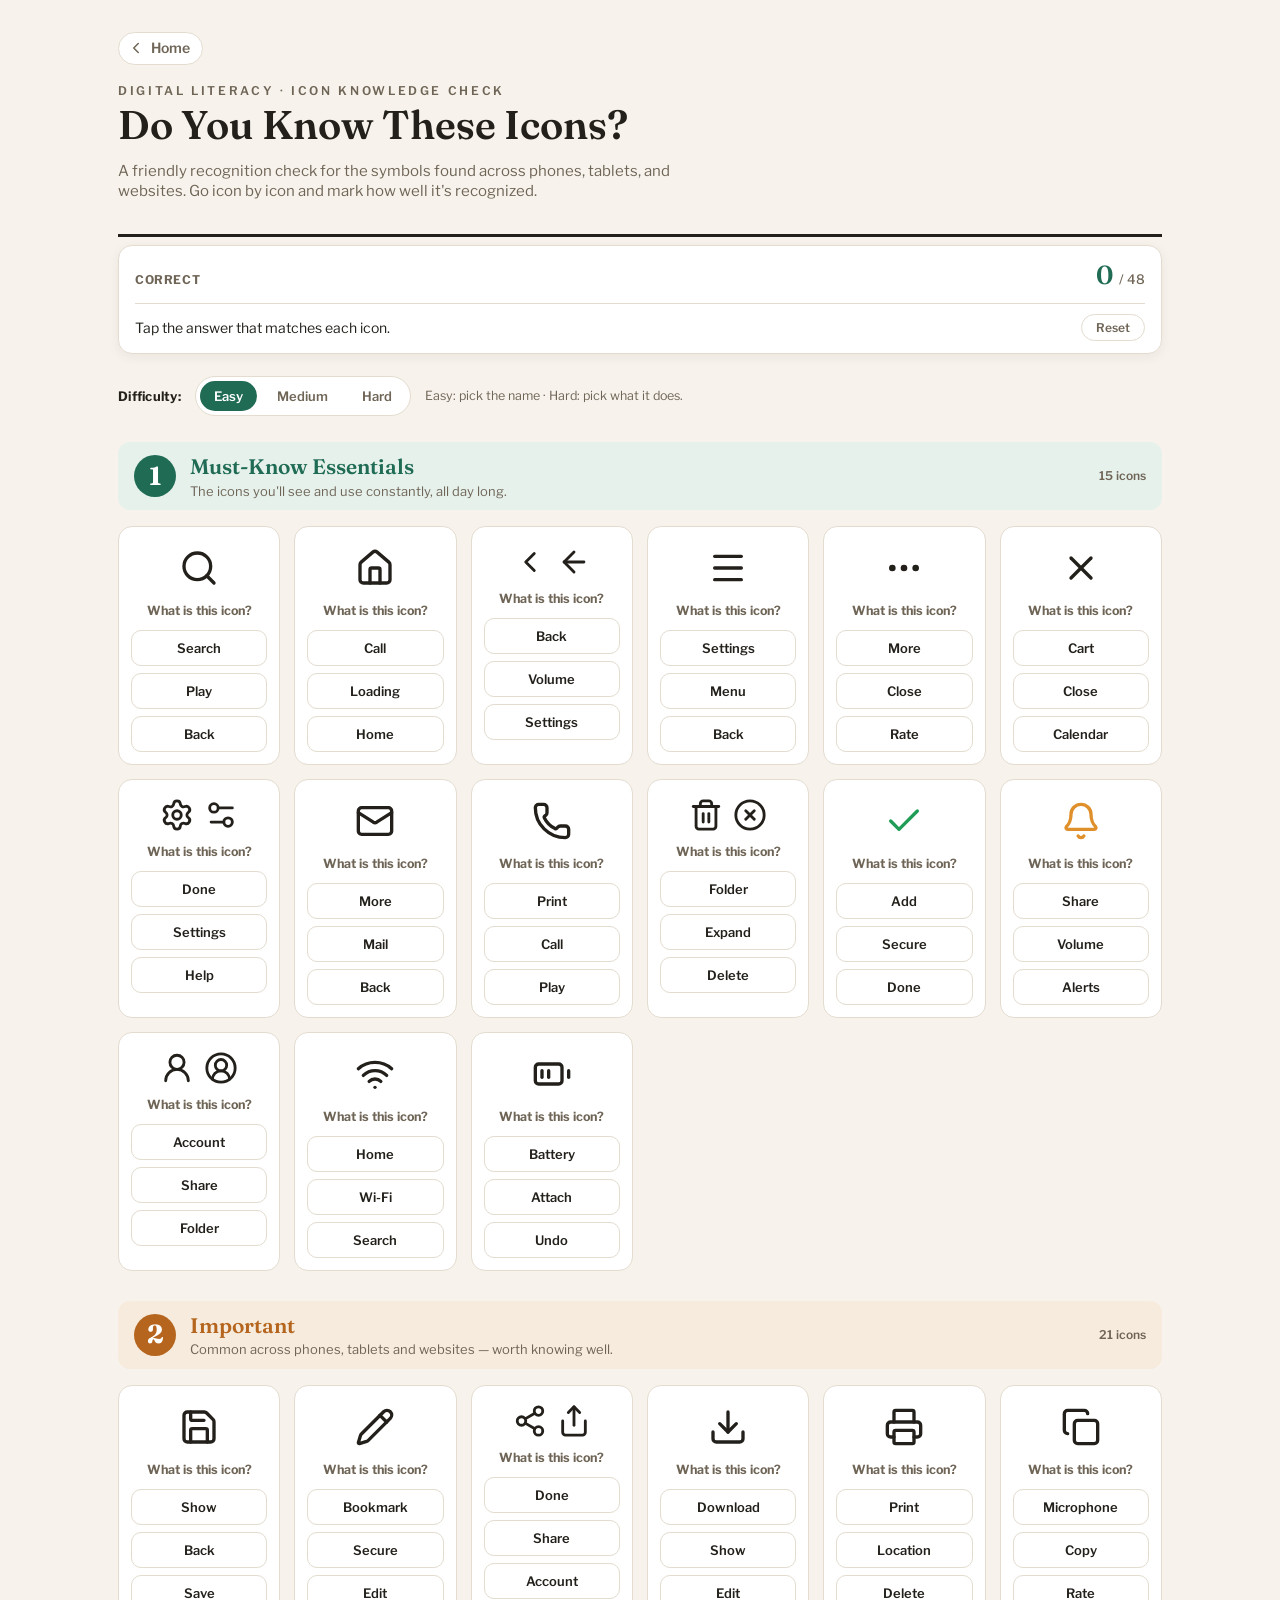
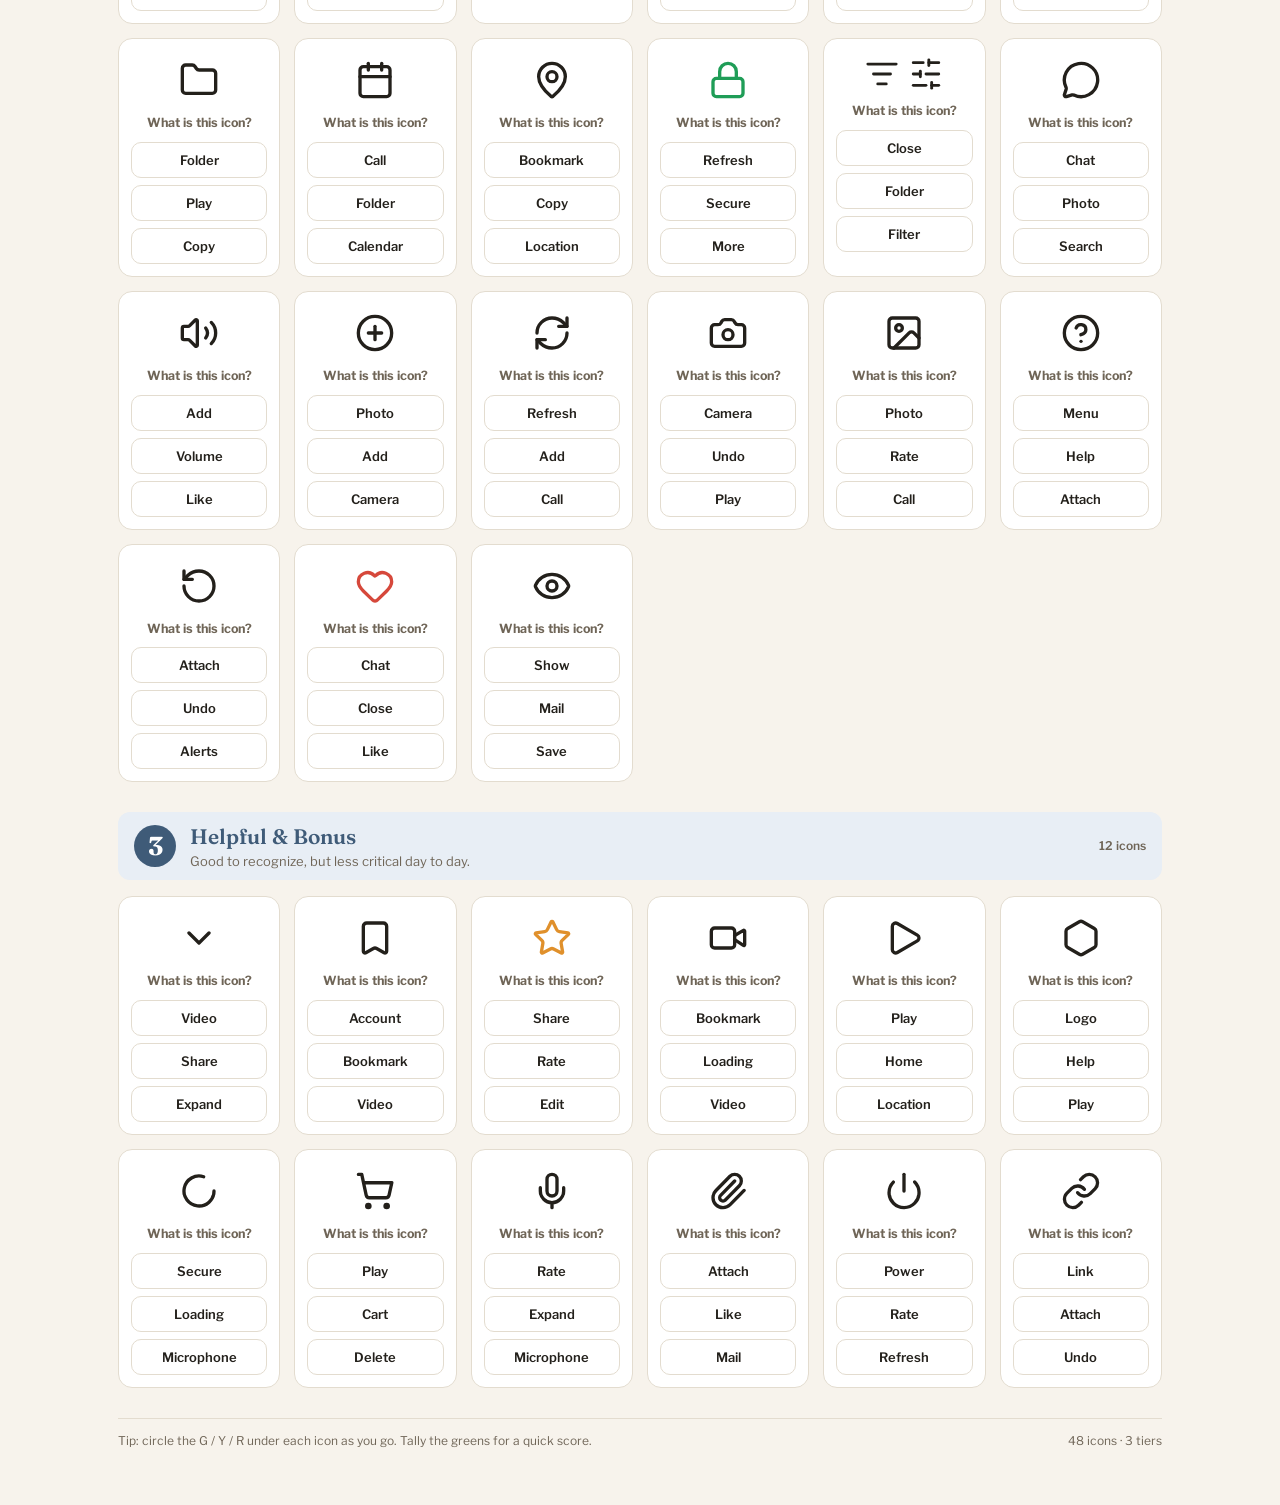
==== commit 241d1acb: "Add results modal with practice-what-you-missed mode to icon quiz When the quiz is finished, a modal" ====
--- a/icons.html
+++ b/icons.html
@@ -45,6 +45,10 @@
       </header>
 
       <div class="scoreboard no-print" id="scoreboard">
+        <div class="sb-banner" id="sb-banner" hidden>
+          You're practicing the icons you missed. Get them all right to master
+          your icons!
+        </div>
         <div class="gb-row">
           <span class="gb-label">Correct</span>
           <span class="gb-count"><span id="gb-done">0</span> <small>/ 48</small></span>
@@ -53,6 +57,9 @@
           <span class="sb-feedback" id="sb-feedback"
             >Tap the answer that matches each icon.</span
           >
+          <button type="button" class="sb-practice" id="sb-practice" hidden>
+            Practice what I missed
+          </button>
           <button type="button" class="sb-reset" id="sb-reset">Reset</button>
         </div>
       </div>
@@ -1291,6 +1298,37 @@
         <span>48 icons · 3 tiers</span>
       </footer>
     </div>
+
+    <div class="modal-overlay no-print" id="result-modal" hidden>
+      <div
+        class="modal-card"
+        role="dialog"
+        aria-modal="true"
+        aria-labelledby="modal-title"
+      >
+        <button
+          type="button"
+          class="modal-close"
+          id="modal-close"
+          aria-label="Close this window"
+        >
+          &times;
+        </button>
+        <div class="modal-emoji" id="modal-emoji" aria-hidden="true">🎉</div>
+        <h2 class="modal-title" id="modal-title">Great job!</h2>
+        <p class="modal-score" id="modal-score">You got 0 out of 0</p>
+        <p class="modal-sub" id="modal-sub"></p>
+        <div class="modal-actions">
+          <button type="button" class="modal-btn primary" id="modal-practice">
+            Practice what I missed
+          </button>
+          <button type="button" class="modal-btn" id="modal-restart">
+            Start the test over
+          </button>
+        </div>
+      </div>
+    </div>
+
     <script src="icons.js"></script>
   </body>
 </html>
--- a/styles.css
+++ b/styles.css
@@ -470,6 +470,156 @@
   min-height: 0;
 }
 
+/* Cards / tiers hidden while practicing a subset. */
+.iq-hidden,
+.tier-hidden {
+  display: none !important;
+}
+
+/* ===== Practice-mode scoreboard extras ===== */
+.sb-banner {
+  font-size: 15px;
+  font-weight: 600;
+  color: var(--t1);
+  background: var(--t1bg);
+  border-radius: 10px;
+  padding: 10px 14px;
+  margin-bottom: 12px;
+}
+.sb-practice {
+  font-family: inherit;
+  font-size: 14px;
+  font-weight: 700;
+  color: #fff;
+  background: var(--t1);
+  border: 1px solid var(--t1);
+  border-radius: 999px;
+  padding: 8px 18px;
+  cursor: pointer;
+  white-space: nowrap;
+  transition: filter 0.15s;
+}
+.sb-practice:hover {
+  filter: brightness(1.08);
+}
+
+/* ===== Results modal ===== */
+.modal-overlay[hidden] {
+  display: none;
+}
+.modal-overlay {
+  position: fixed;
+  inset: 0;
+  z-index: 100;
+  display: flex;
+  align-items: center;
+  justify-content: center;
+  padding: 20px;
+  background: rgba(35, 32, 27, 0.55);
+  animation: modal-fade 0.2s ease;
+}
+@keyframes modal-fade {
+  from {
+    opacity: 0;
+  }
+  to {
+    opacity: 1;
+  }
+}
+.modal-card {
+  position: relative;
+  width: 100%;
+  max-width: 460px;
+  background: var(--card);
+  border: 1px solid var(--line);
+  border-radius: 20px;
+  padding: 36px 30px 30px;
+  text-align: center;
+  box-shadow: 0 18px 50px rgba(35, 32, 27, 0.28);
+  animation: modal-pop 0.22s ease;
+}
+@keyframes modal-pop {
+  from {
+    transform: translateY(12px) scale(0.97);
+    opacity: 0;
+  }
+  to {
+    transform: translateY(0) scale(1);
+    opacity: 1;
+  }
+}
+.modal-close {
+  position: absolute;
+  top: 12px;
+  right: 14px;
+  width: 40px;
+  height: 40px;
+  font-size: 28px;
+  line-height: 1;
+  color: var(--muted);
+  background: transparent;
+  border: none;
+  border-radius: 50%;
+  cursor: pointer;
+  transition: background 0.15s, color 0.15s;
+}
+.modal-close:hover {
+  color: var(--ink);
+  background: var(--paper);
+}
+.modal-emoji {
+  font-size: 52px;
+  line-height: 1;
+  margin-bottom: 8px;
+}
+.modal-title {
+  font-family: "Fraunces", Georgia, serif;
+  font-size: 28px;
+  font-weight: 600;
+  margin: 0 0 6px;
+}
+.modal-score {
+  font-size: 22px;
+  font-weight: 700;
+  color: var(--t1);
+  margin: 0 0 10px;
+}
+.modal-sub {
+  font-size: 16px;
+  line-height: 1.5;
+  color: var(--muted);
+  margin: 0 auto 24px;
+  max-width: 340px;
+}
+.modal-actions {
+  display: flex;
+  flex-direction: column;
+  gap: 12px;
+}
+.modal-btn {
+  font-family: inherit;
+  font-size: 17px;
+  font-weight: 700;
+  color: var(--ink);
+  background: #fff;
+  border: 1.5px solid var(--line);
+  border-radius: 12px;
+  padding: 15px 20px;
+  cursor: pointer;
+  transition: background 0.15s, color 0.15s, border-color 0.15s, filter 0.15s;
+}
+.modal-btn:hover {
+  border-color: var(--ink);
+}
+.modal-btn.primary {
+  color: #fff;
+  background: var(--t1);
+  border-color: var(--t1);
+}
+.modal-btn.primary:hover {
+  filter: brightness(1.08);
+}
+
 /* ===== Learning Resources home ===== */
 .resource-grid {
   display: grid;
